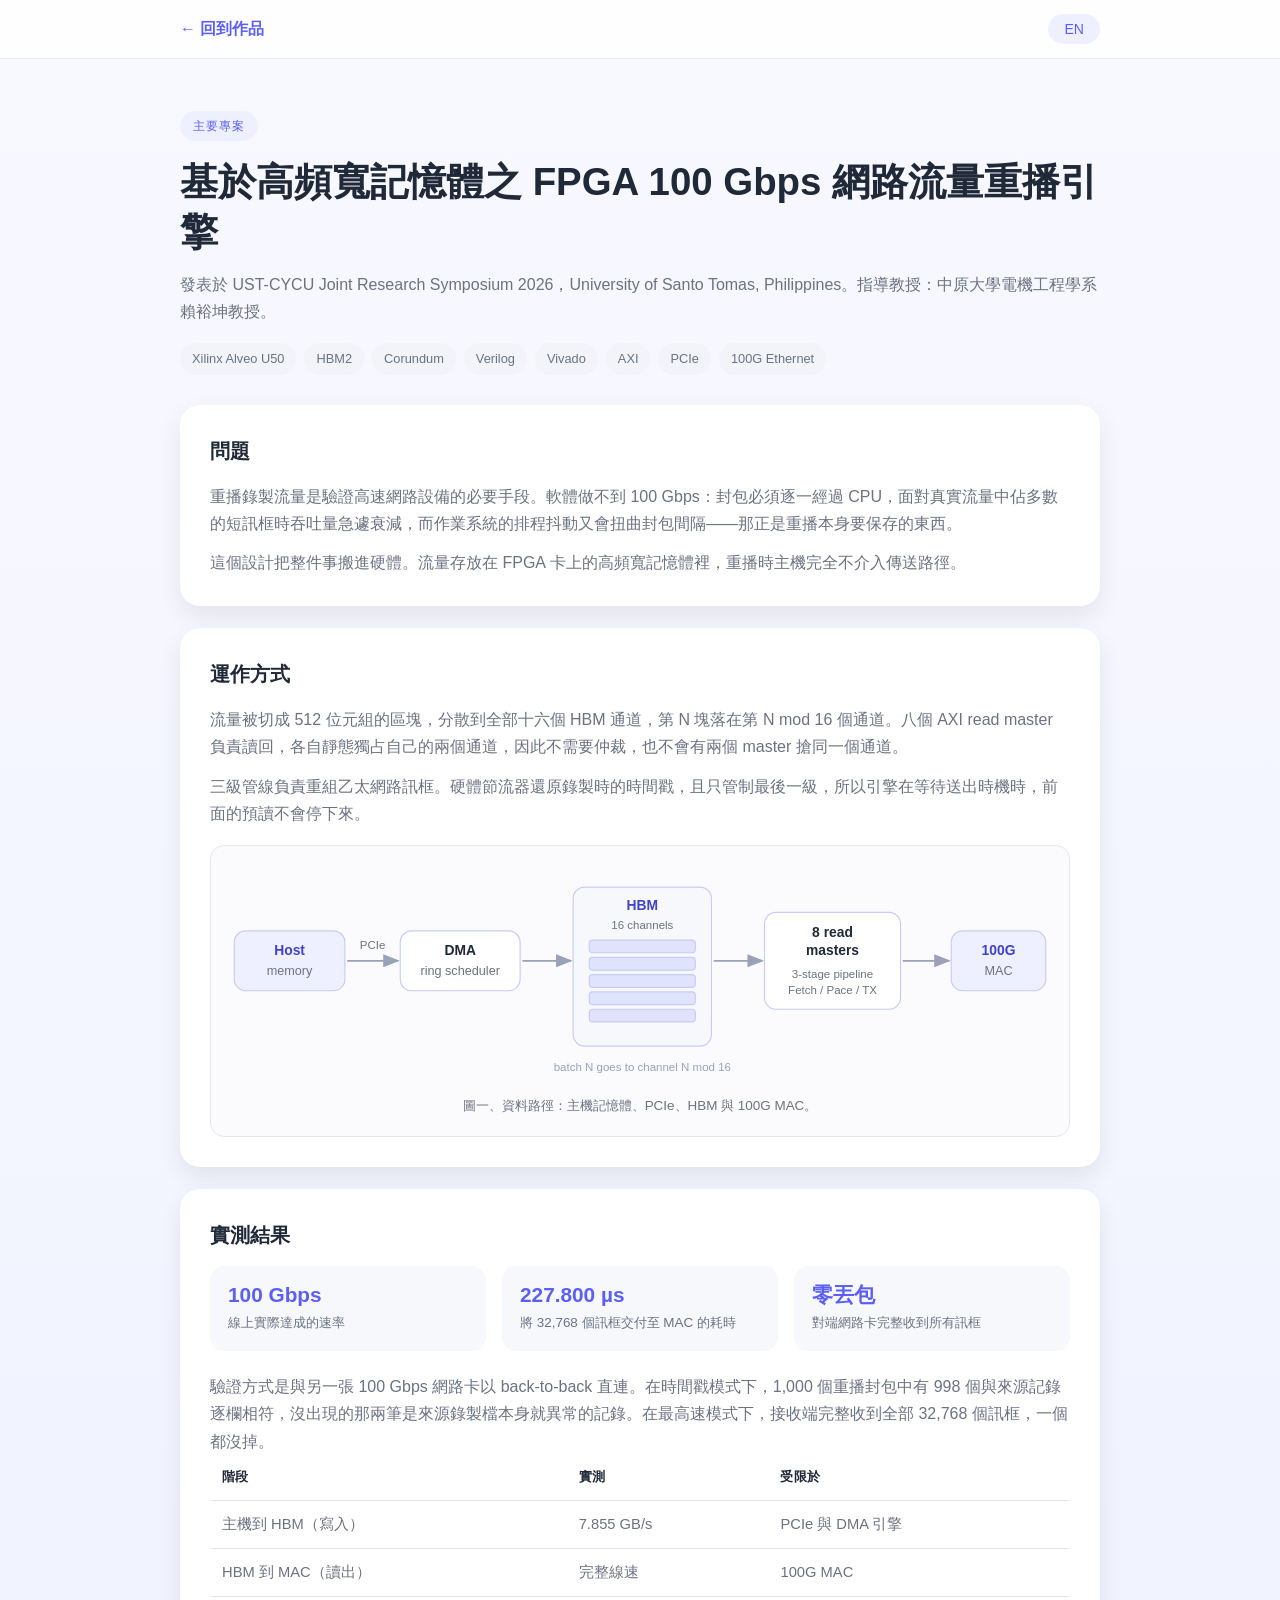
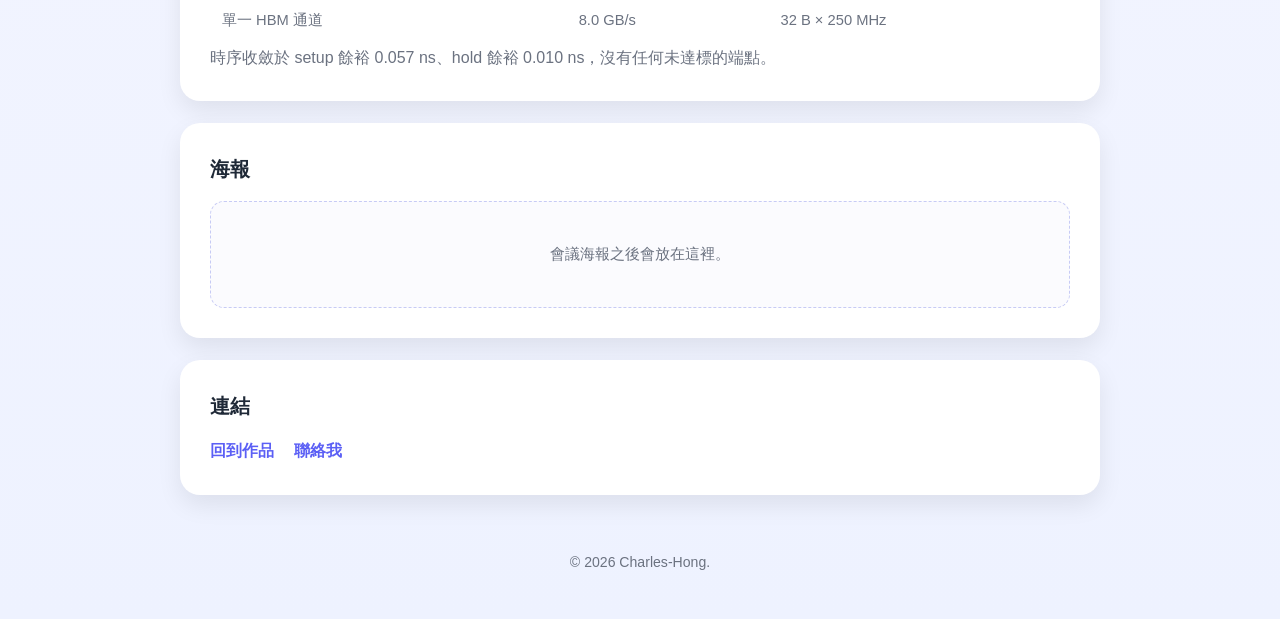
==== projects/hbm-replay.html @ 651d1b2e "Move project detail onto its own page The front page now carries four link cards; the HBM engine's a" ====
<!DOCTYPE html>
<html lang="zh-TW">
<head>
  <meta charset="UTF-8" />
  <meta name="viewport" content="width=device-width, initial-scale=1.0" />
  <title>HBM 100 Gbps Traffic Replay Engine | Charles-Hong</title>
  <style>
    :root {
      --bg: #f7f8fc;
      --card: #ffffff;
      --primary: #5b5ff5;
      --primary-dark: #4347d9;
      --text: #1f2937;
      --subtext: #6b7280;
      --border: #e5e7eb;
      --shadow: 0 10px 25px rgba(0, 0, 0, 0.08);
      --radius: 20px;
    }

    * { box-sizing: border-box; margin: 0; padding: 0; }
    html { scroll-behavior: smooth; }

    body {
      font-family: Arial, "Noto Sans TC", sans-serif;
      background: linear-gradient(180deg, #f8f8ff 0%, #eef2ff 100%);
      color: var(--text);
      line-height: 1.7;
    }

    a { text-decoration: none; color: inherit; }
    img { max-width: 100%; display: block; }

    .container { width: min(920px, 92%); margin: 0 auto; }

    .navbar {
      position: sticky;
      top: 0;
      z-index: 100;
      backdrop-filter: blur(12px);
      background: rgba(255, 255, 255, 0.82);
      border-bottom: 1px solid rgba(229, 231, 235, 0.8);
    }

    .nav-inner {
      display: flex;
      align-items: center;
      justify-content: space-between;
      gap: 16px;
      padding: 14px 0;
    }

    .back-link {
      font-weight: 600;
      color: var(--primary);
    }

    .back-link:hover { color: var(--primary-dark); }

    .lang-toggle {
      font-family: inherit;
      font-size: 0.88rem;
      color: var(--primary);
      background: #eef0ff;
      border: none;
      border-radius: 999px;
      padding: 7px 16px;
      cursor: pointer;
      transition: background 0.2s;
    }

    .lang-toggle:hover { background: #e0e4ff; }

    header.page-head { padding: 52px 0 30px; }

    .head-tag {
      display: inline-block;
      font-size: 0.74rem;
      letter-spacing: 0.08em;
      text-transform: uppercase;
      color: var(--primary);
      background: #eef0ff;
      border-radius: 999px;
      padding: 5px 13px;
      margin-bottom: 16px;
    }

    header.page-head h1 {
      font-size: clamp(1.7rem, 4vw, 2.4rem);
      line-height: 1.3;
      margin-bottom: 14px;
    }

    .head-meta { color: var(--subtext); }

    .tool-row {
      display: flex;
      flex-wrap: wrap;
      gap: 8px;
      margin-top: 18px;
    }

    .tool-chip {
      font-size: 0.8rem;
      color: var(--subtext);
      background: #f2f4f9;
      border-radius: 999px;
      padding: 5px 12px;
    }

    section.block {
      background: var(--card);
      border-radius: var(--radius);
      box-shadow: var(--shadow);
      padding: 30px;
      margin-bottom: 22px;
    }

    section.block h2 {
      font-size: 1.24rem;
      margin-bottom: 14px;
    }

    section.block p { color: var(--subtext); }
    section.block p + p { margin-top: 12px; }

    .figure {
      background: #fbfbfe;
      border: 1px solid var(--border);
      border-radius: 14px;
      padding: 18px 14px;
      margin-top: 18px;
      overflow-x: auto;
    }

    .figure svg { display: block; margin: 0 auto; min-width: 560px; }

    .figure figcaption {
      text-align: center;
      font-size: 0.84rem;
      color: var(--subtext);
      margin-top: 12px;
    }

    .metrics {
      display: grid;
      grid-template-columns: repeat(3, 1fr);
      gap: 16px;
      margin-bottom: 22px;
    }

    .metric {
      background: #f7f8fc;
      border-radius: 14px;
      padding: 16px 18px;
    }

    .metric-value {
      font-size: 1.3rem;
      font-weight: 700;
      color: var(--primary);
      line-height: 1.25;
    }

    .metric-label {
      font-size: 0.84rem;
      color: var(--subtext);
      margin-top: 4px;
    }

    table {
      width: 100%;
      border-collapse: collapse;
      font-size: 0.92rem;
    }

    th, td {
      text-align: left;
      padding: 11px 12px;
      border-bottom: 1px solid var(--border);
    }

    th { color: var(--text); font-size: 0.84rem; letter-spacing: 0.02em; }
    td { color: var(--subtext); }
    tbody tr:last-child td { border-bottom: none; }

    .table-wrap { overflow-x: auto; }

    .poster-slot {
      border: 1px dashed #c7cbf5;
      border-radius: 14px;
      background: #fbfbfe;
      padding: 40px 24px;
      text-align: center;
      color: var(--subtext);
      font-size: 0.92rem;
    }

    .links-row {
      display: flex;
      flex-wrap: wrap;
      gap: 20px;
    }

    .links-row a { color: var(--primary); font-weight: 600; }
    .links-row a:hover { color: var(--primary-dark); }

    footer {
      text-align: center;
      color: var(--subtext);
      font-size: 0.88rem;
      padding: 34px 0 44px;
    }

    @media (max-width: 760px) {
      .metrics { grid-template-columns: 1fr; }
      section.block { padding: 22px; }
      header.page-head { padding: 34px 0 22px; }
    }
  </style>
</head>
<body>

  <nav class="navbar">
    <div class="container nav-inner">
      <a class="back-link" href="../index.html#projects" data-i18n="nav_back">&larr; Back to projects</a>
      <button id="langToggle" class="lang-toggle">中文</button>
    </div>
  </nav>

  <div class="container">

    <header class="page-head">
      <span class="head-tag" data-i18n="head_tag">Main Project</span>
      <h1 data-i18n="head_title">An HBM-Based 100 Gbps Traffic Replay Engine on FPGA</h1>
      <p class="head-meta" data-i18n="head_meta">Presented at the UST-CYCU Joint Research Symposium 2026, University of Santo Tomas, Philippines. Advised by Prof. Yu-Kuen Lai, Department of Electrical Engineering, Chung Yuan Christian University.</p>
      <div class="tool-row">
        <span class="tool-chip">Xilinx Alveo U50</span>
        <span class="tool-chip">HBM2</span>
        <span class="tool-chip">Corundum</span>
        <span class="tool-chip">Verilog</span>
        <span class="tool-chip">Vivado</span>
        <span class="tool-chip">AXI</span>
        <span class="tool-chip">PCIe</span>
        <span class="tool-chip">100G Ethernet</span>
      </div>
    </header>

    <section class="block">
      <h2 data-i18n="s1_title">The problem</h2>
      <p data-i18n="s1_p1">Replaying recorded traffic is how high-speed network equipment gets tested. Software cannot do it at 100 Gbps: packets are handled one at a time on the CPU, so throughput collapses for the short frames that make up most real traffic, and scheduling jitter distorts the very packet spacing the replay is supposed to preserve.</p>
      <p data-i18n="s1_p2">This design moves the whole job into hardware. The trace lives in High Bandwidth Memory on the FPGA card and is replayed without the host touching the transmit path at all.</p>
    </section>

    <section class="block">
      <h2 data-i18n="s2_title">How it works</h2>
      <p data-i18n="s2_p1">The trace is split into 512-byte batches and spread across all sixteen HBM channels, with batch N landing in channel N mod 16. Eight AXI read masters pull it back, each statically owning its own pair of channels, so no arbitration is needed and no two masters ever contend.</p>
      <p data-i18n="s2_p2">A three-stage pipeline reassembles the Ethernet frames. A hardware throttle reproduces the recorded timestamps and gates only the final stage, so prefetching never stalls while the engine waits for the right moment to transmit.</p>

      <figure class="figure">
        <svg xmlns="http://www.w3.org/2000/svg" viewBox="0 0 720 190" width="100%" role="img" aria-labelledby="dpTitle">
          <title id="dpTitle">Datapath: host memory to PCIe to HBM to the 100G MAC</title>
          <defs>
            <marker id="ar" markerWidth="9" markerHeight="7" refX="8" refY="3.5" orient="auto">
              <polygon points="0 0, 9 3.5, 0 7" fill="#9aa2b8" />
            </marker>
          </defs>
          <g font-family="Arial, sans-serif" font-size="12" text-anchor="middle">

            <rect x="8" y="58" width="96" height="52" rx="10" fill="#eef0ff" stroke="#c7cbf5"/>
            <text x="56" y="79" fill="#3f43c4" font-weight="700">Host</text>
            <text x="56" y="96" fill="#6b7280" font-size="11">memory</text>

            <line x1="106" y1="84" x2="150" y2="84" stroke="#9aa2b8" stroke-width="1.6" marker-end="url(#ar)"/>
            <text x="128" y="74" fill="#6b7280" font-size="10">PCIe</text>

            <rect x="152" y="58" width="104" height="52" rx="10" fill="#ffffff" stroke="#c7cbf5"/>
            <text x="204" y="79" fill="#1f2937" font-weight="700">DMA</text>
            <text x="204" y="96" fill="#6b7280" font-size="11">ring scheduler</text>

            <line x1="258" y1="84" x2="300" y2="84" stroke="#9aa2b8" stroke-width="1.6" marker-end="url(#ar)"/>

            <rect x="302" y="20" width="120" height="138" rx="10" fill="#f7f8fc" stroke="#c7cbf5"/>
            <text x="362" y="40" fill="#3f43c4" font-weight="700">HBM</text>
            <text x="362" y="56" fill="#6b7280" font-size="10">16 channels</text>
            <g fill="#dfe3fb" stroke="#c7cbf5">
              <rect x="316" y="66" width="92" height="11" rx="3"/>
              <rect x="316" y="81" width="92" height="11" rx="3"/>
              <rect x="316" y="96" width="92" height="11" rx="3"/>
              <rect x="316" y="111" width="92" height="11" rx="3"/>
              <rect x="316" y="126" width="92" height="11" rx="3"/>
            </g>
            <text x="362" y="180" fill="#9aa2b8" font-size="10">batch N goes to channel N mod 16</text>

            <line x1="424" y1="84" x2="466" y2="84" stroke="#9aa2b8" stroke-width="1.6" marker-end="url(#ar)"/>

            <rect x="468" y="42" width="118" height="84" rx="10" fill="#ffffff" stroke="#c7cbf5"/>
            <text x="527" y="63" fill="#1f2937" font-weight="700">8 read</text>
            <text x="527" y="79" fill="#1f2937" font-weight="700">masters</text>
            <text x="527" y="99" fill="#6b7280" font-size="10">3-stage pipeline</text>
            <text x="527" y="113" fill="#6b7280" font-size="10">Fetch / Pace / TX</text>

            <line x1="588" y1="84" x2="628" y2="84" stroke="#9aa2b8" stroke-width="1.6" marker-end="url(#ar)"/>

            <rect x="630" y="58" width="82" height="52" rx="10" fill="#eef0ff" stroke="#c7cbf5"/>
            <text x="671" y="79" fill="#3f43c4" font-weight="700">100G</text>
            <text x="671" y="96" fill="#6b7280" font-size="11">MAC</text>
          </g>
        </svg>
        <figcaption data-i18n="fig1_caption">Fig. 1. Datapath: host memory, PCIe, HBM and the 100G MAC.</figcaption>
      </figure>
    </section>

    <section class="block">
      <h2 data-i18n="s3_title">Results</h2>

      <div class="metrics">
        <div class="metric">
          <div class="metric-value">100 Gbps</div>
          <div class="metric-label" data-i18n="m1_label">Line rate reached on the wire</div>
        </div>
        <div class="metric">
          <div class="metric-value">227.800 &micro;s</div>
          <div class="metric-label" data-i18n="m2_label">To deliver 32,768 frames into the MAC</div>
        </div>
        <div class="metric">
          <div class="metric-value" data-i18n="m3_value">Zero loss</div>
          <div class="metric-label" data-i18n="m3_label">All frames received by the peer NIC</div>
        </div>
      </div>

      <p data-i18n="s3_p1">Verification used a second 100 Gbps NIC on a back-to-back link. In timestamp mode, 998 of 1,000 replayed packets matched the source records field by field; the two that did not appear are malformed entries in the source trace itself. In max-rate mode the receiver counted all 32,768 frames with nothing dropped.</p>

      <div class="table-wrap">
        <table>
          <thead>
            <tr>
              <th data-i18n="t_h1">Stage</th>
              <th data-i18n="t_h2">Measured</th>
              <th data-i18n="t_h3">Limited by</th>
            </tr>
          </thead>
          <tbody>
            <tr>
              <td data-i18n="t_r1c1">Host to HBM (write)</td>
              <td>7.855 GB/s</td>
              <td data-i18n="t_r1c3">PCIe and the DMA engine</td>
            </tr>
            <tr>
              <td data-i18n="t_r2c1">HBM to MAC (read)</td>
              <td data-i18n="t_r2c2">Full line rate</td>
              <td data-i18n="t_r2c3">The 100G MAC</td>
            </tr>
            <tr>
              <td data-i18n="t_r3c1">A single HBM channel</td>
              <td>8.0 GB/s</td>
              <td>32 B &times; 250 MHz</td>
            </tr>
          </tbody>
        </table>
      </div>

      <p data-i18n="s3_p2">Timing closes with 0.057 ns of setup slack and 0.010 ns of hold slack, with no failing endpoints.</p>
    </section>

    <section class="block">
      <h2 data-i18n="s4_title">Poster</h2>
      <div class="poster-slot" data-i18n="poster_placeholder">The conference poster will be added here.</div>
    </section>

    <section class="block">
      <h2 data-i18n="s5_title">Links</h2>
      <div class="links-row">
        <a href="../index.html#projects" data-i18n="link_back">Back to projects</a>
        <a href="../index.html#contact" data-i18n="link_contact">Contact me</a>
      </div>
    </section>

  </div>

  <footer>
    <div class="container">&copy; 2026 Charles-Hong.</div>
  </footer>

  <script>
    const translations = {
      zh: {
        page_title: 'HBM 100 Gbps 流量重播引擎 | Charles-Hong',
        lang_button: 'EN',
        nav_back: '← 回到作品',

        head_tag: '主要專案',
        head_title: '基於高頻寬記憶體之 FPGA 100 Gbps 網路流量重播引擎',
        head_meta: '發表於 UST-CYCU Joint Research Symposium 2026，University of Santo Tomas, Philippines。指導教授：中原大學電機工程學系 賴裕坤教授。',

        s1_title: '問題',
        s1_p1: '重播錄製流量是驗證高速網路設備的必要手段。軟體做不到 100 Gbps：封包必須逐一經過 CPU，面對真實流量中佔多數的短訊框時吞吐量急遽衰減，而作業系統的排程抖動又會扭曲封包間隔——那正是重播本身要保存的東西。',
        s1_p2: '這個設計把整件事搬進硬體。流量存放在 FPGA 卡上的高頻寬記憶體裡，重播時主機完全不介入傳送路徑。',

        s2_title: '運作方式',
        s2_p1: '流量被切成 512 位元組的區塊，分散到全部十六個 HBM 通道，第 N 塊落在第 N mod 16 個通道。八個 AXI read master 負責讀回，各自靜態獨占自己的兩個通道，因此不需要仲裁，也不會有兩個 master 搶同一個通道。',
        s2_p2: '三級管線負責重組乙太網路訊框。硬體節流器還原錄製時的時間戳，且只管制最後一級，所以引擎在等待送出時機時，前面的預讀不會停下來。',
        fig1_caption: '圖一、資料路徑：主機記憶體、PCIe、HBM 與 100G MAC。',

        s3_title: '實測結果',
        m1_label: '線上實際達成的速率',
        m2_label: '將 32,768 個訊框交付至 MAC 的耗時',
        m3_value: '零丟包',
        m3_label: '對端網路卡完整收到所有訊框',
        s3_p1: '驗證方式是與另一張 100 Gbps 網路卡以 back-to-back 直連。在時間戳模式下，1,000 個重播封包中有 998 個與來源記錄逐欄相符，沒出現的那兩筆是來源錄製檔本身就異常的記錄。在最高速模式下，接收端完整收到全部 32,768 個訊框，一個都沒掉。',
        t_h1: '階段',
        t_h2: '實測',
        t_h3: '受限於',
        t_r1c1: '主機到 HBM（寫入）',
        t_r1c3: 'PCIe 與 DMA 引擎',
        t_r2c1: 'HBM 到 MAC（讀出）',
        t_r2c2: '完整線速',
        t_r2c3: '100G MAC',
        t_r3c1: '單一 HBM 通道',
        s3_p2: '時序收斂於 setup 餘裕 0.057 ns、hold 餘裕 0.010 ns，沒有任何未達標的端點。',

        s4_title: '海報',
        poster_placeholder: '會議海報之後會放在這裡。',

        s5_title: '連結',
        link_back: '回到作品',
        link_contact: '聯絡我'
      },
      en: {
        page_title: 'HBM 100 Gbps Traffic Replay Engine | Charles-Hong',
        lang_button: '中文',
        nav_back: '← Back to projects',

        head_tag: 'Main Project',
        head_title: 'An HBM-Based 100 Gbps Traffic Replay Engine on FPGA',
        head_meta: 'Presented at the UST-CYCU Joint Research Symposium 2026, University of Santo Tomas, Philippines. Advised by Prof. Yu-Kuen Lai, Department of Electrical Engineering, Chung Yuan Christian University.',

        s1_title: 'The problem',
        s1_p1: 'Replaying recorded traffic is how high-speed network equipment gets tested. Software cannot do it at 100 Gbps: packets are handled one at a time on the CPU, so throughput collapses for the short frames that make up most real traffic, and scheduling jitter distorts the very packet spacing the replay is supposed to preserve.',
        s1_p2: 'This design moves the whole job into hardware. The trace lives in High Bandwidth Memory on the FPGA card and is replayed without the host touching the transmit path at all.',

        s2_title: 'How it works',
        s2_p1: 'The trace is split into 512-byte batches and spread across all sixteen HBM channels, with batch N landing in channel N mod 16. Eight AXI read masters pull it back, each statically owning its own pair of channels, so no arbitration is needed and no two masters ever contend.',
        s2_p2: 'A three-stage pipeline reassembles the Ethernet frames. A hardware throttle reproduces the recorded timestamps and gates only the final stage, so prefetching never stalls while the engine waits for the right moment to transmit.',
        fig1_caption: 'Fig. 1. Datapath: host memory, PCIe, HBM and the 100G MAC.',

        s3_title: 'Results',
        m1_label: 'Line rate reached on the wire',
        m2_label: 'To deliver 32,768 frames into the MAC',
        m3_value: 'Zero loss',
        m3_label: 'All frames received by the peer NIC',
        s3_p1: 'Verification used a second 100 Gbps NIC on a back-to-back link. In timestamp mode, 998 of 1,000 replayed packets matched the source records field by field; the two that did not appear are malformed entries in the source trace itself. In max-rate mode the receiver counted all 32,768 frames with nothing dropped.',
        t_h1: 'Stage',
        t_h2: 'Measured',
        t_h3: 'Limited by',
        t_r1c1: 'Host to HBM (write)',
        t_r1c3: 'PCIe and the DMA engine',
        t_r2c1: 'HBM to MAC (read)',
        t_r2c2: 'Full line rate',
        t_r2c3: 'The 100G MAC',
        t_r3c1: 'A single HBM channel',
        s3_p2: 'Timing closes with 0.057 ns of setup slack and 0.010 ns of hold slack, with no failing endpoints.',

        s4_title: 'Poster',
        poster_placeholder: 'The conference poster will be added here.',

        s5_title: 'Links',
        link_back: 'Back to projects',
        link_contact: 'Contact me'
      }
    };

    const langToggle = document.getElementById('langToggle');
    let currentLang = localStorage.getItem('language') || 'zh';

    function applyLanguage(lang) {
      currentLang = lang;
      const dict = translations[lang];

      document.documentElement.lang = lang === 'zh' ? 'zh-TW' : 'en';
      document.title = dict.page_title;
      langToggle.textContent = dict.lang_button;

      document.querySelectorAll('[data-i18n]').forEach((element) => {
        const key = element.dataset.i18n;
        if (dict[key] !== undefined) {
          element.textContent = dict[key];
        }
      });

      localStorage.setItem('language', lang);
    }

    langToggle.addEventListener('click', () => {
      applyLanguage(currentLang === 'zh' ? 'en' : 'zh');
    });

    applyLanguage(currentLang);
  </script>
</body>
</html>
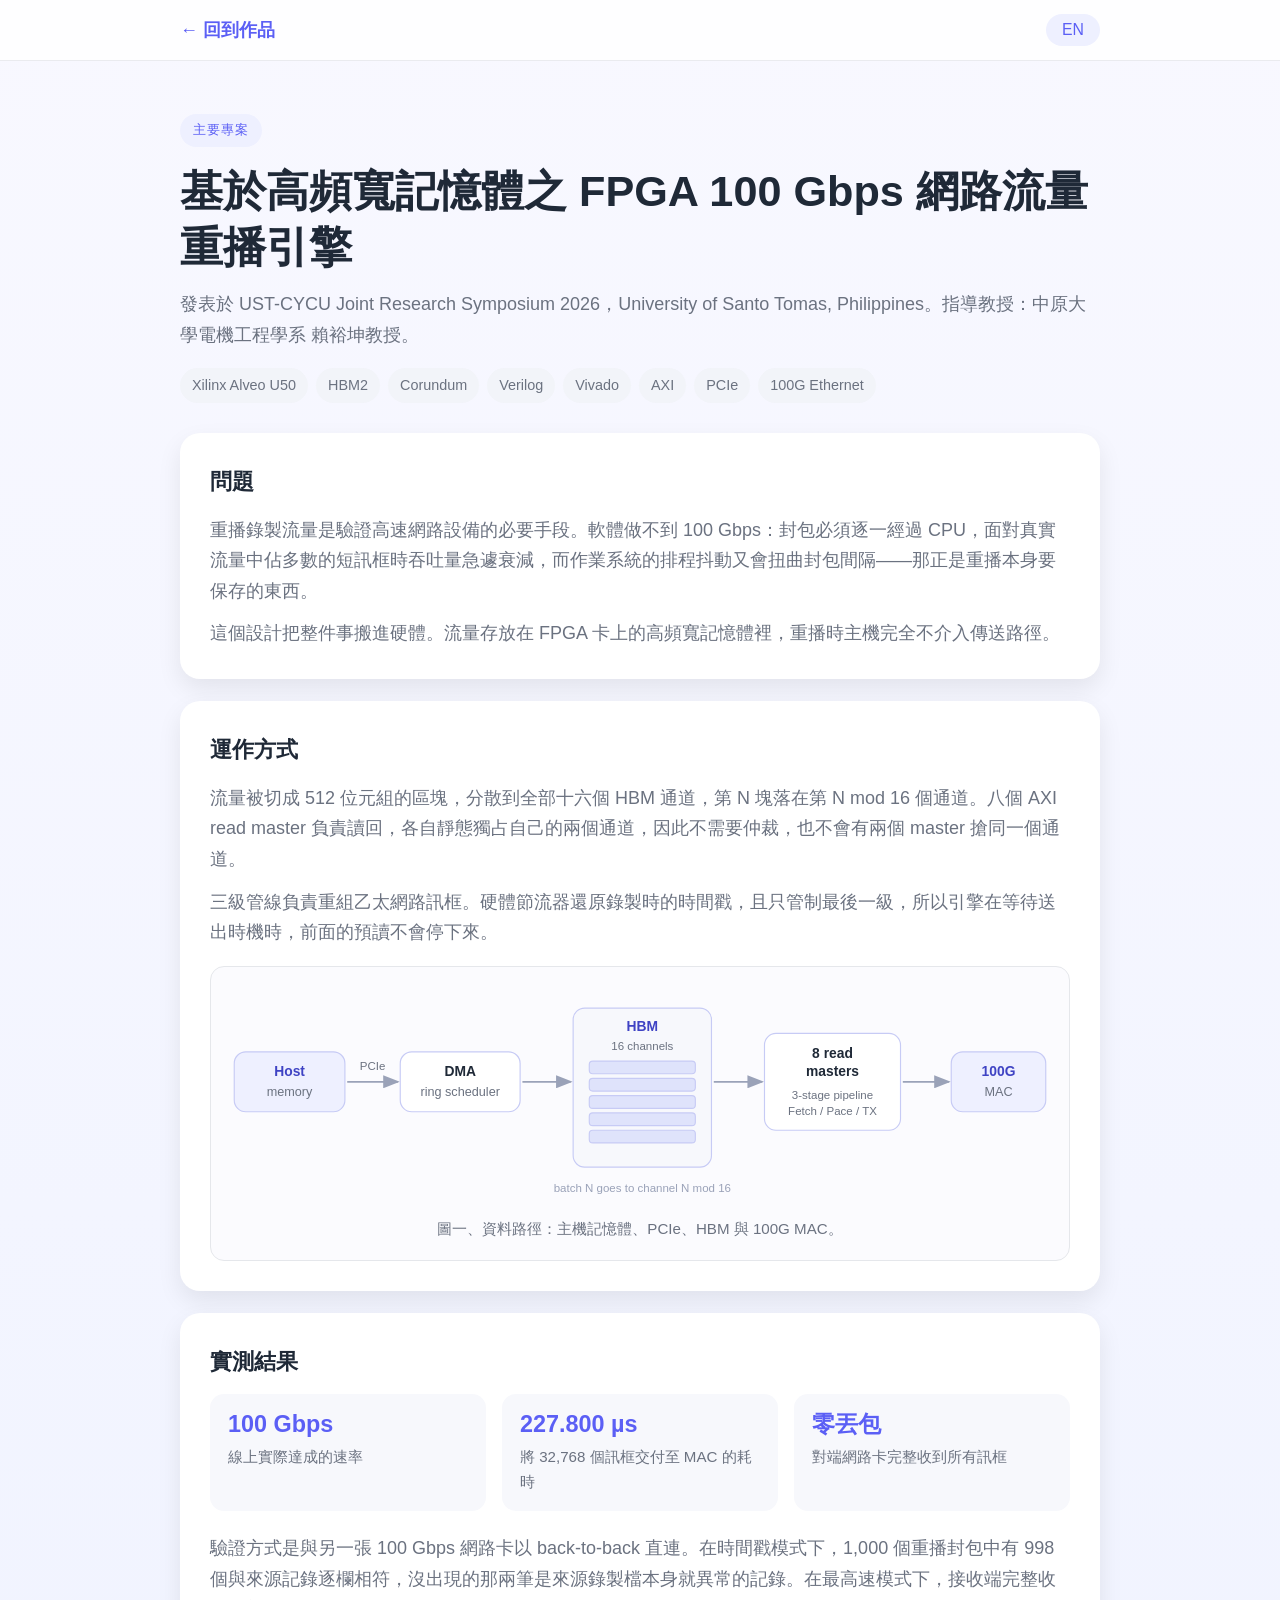
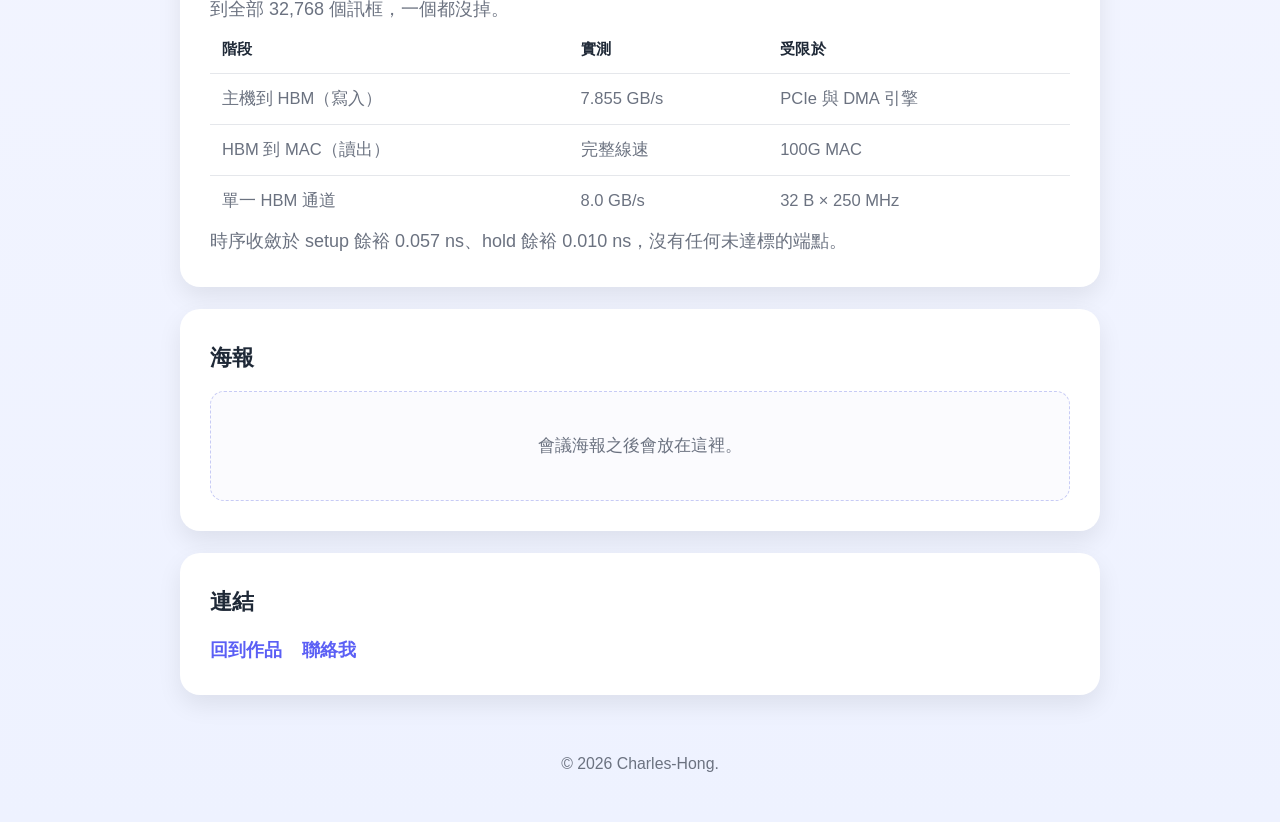
==== commit 2ad9fa68: "Scale the type up by 12.5% Both pages size everything in rem, so the root carries them: html goes to" ====
--- a/projects/hbm-replay.html
+++ b/projects/hbm-replay.html
@@ -18,7 +18,7 @@
     }
 
     * { box-sizing: border-box; margin: 0; padding: 0; }
-    html { scroll-behavior: smooth; }
+    html { font-size: 18px; scroll-behavior: smooth; }
 
     body {
       font-family: Arial, "Noto Sans TC", sans-serif;
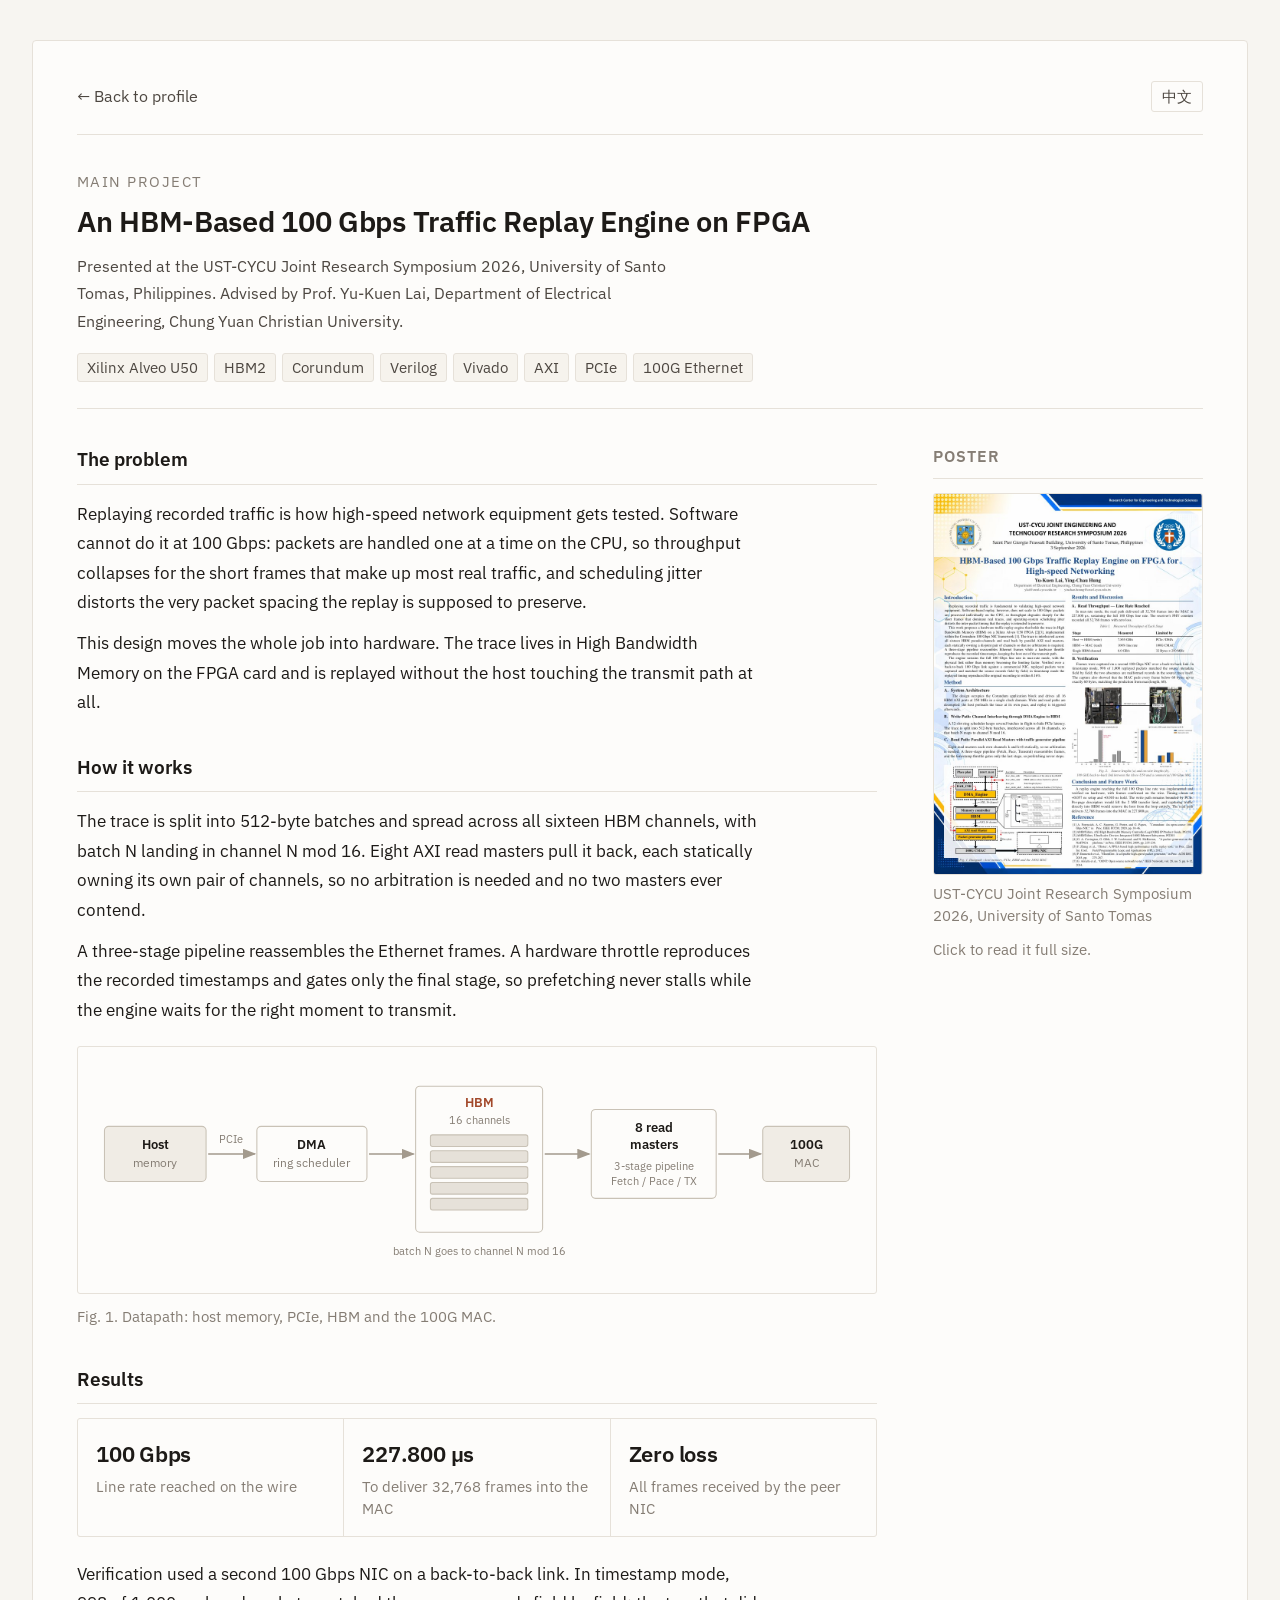
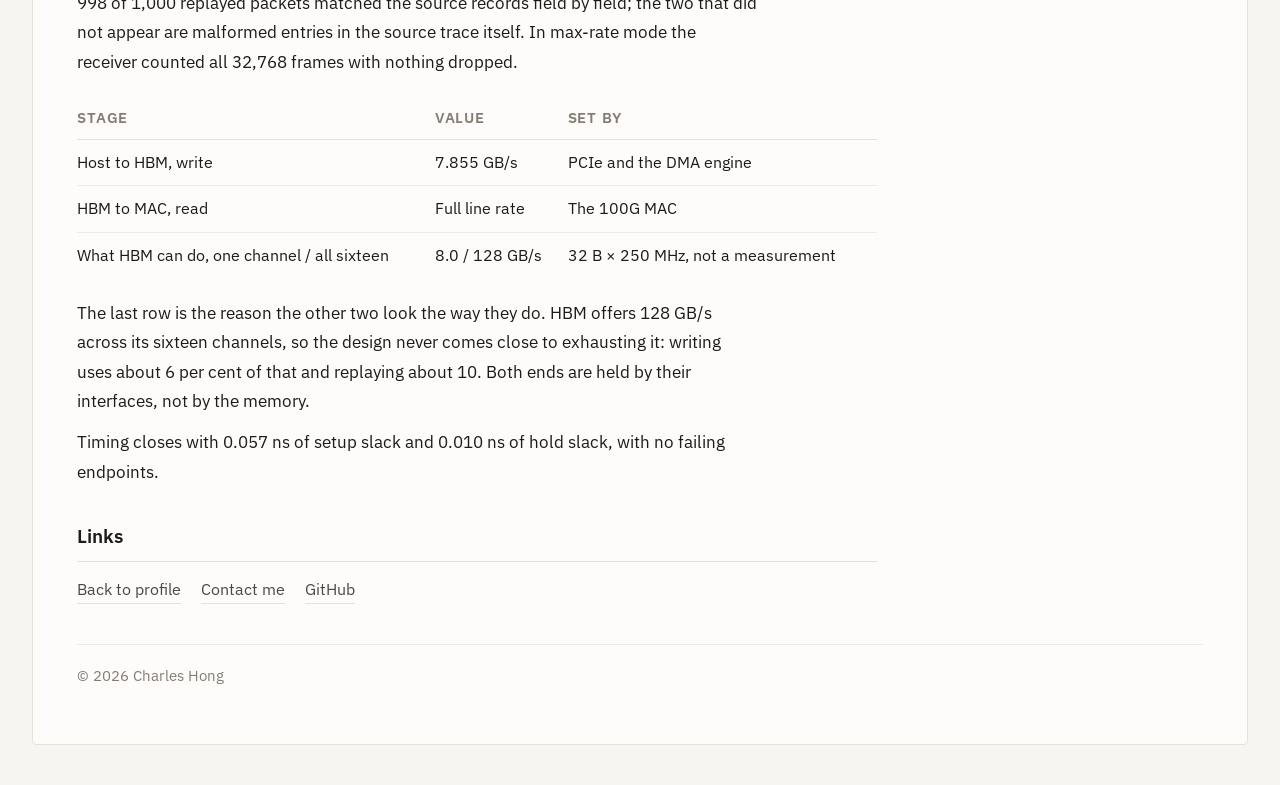
==== commit ee75ee3b: "Rebuild the project page on the site's own palette It was a separate design: indigo accents, drop sh" ====
--- a/projects/hbm-replay.html
+++ b/projects/hbm-replay.html
@@ -1,236 +1,237 @@
 <!DOCTYPE html>
-<html lang="zh-TW">
+<html lang="en">
 <head>
   <meta charset="UTF-8" />
   <meta name="viewport" content="width=device-width, initial-scale=1.0" />
-  <title>HBM 100 Gbps Traffic Replay Engine | Charles-Hong</title>
+  <title>HBM 100 Gbps Traffic Replay Engine | Charles Hong</title>
+  <link rel="preconnect" href="https://fonts.googleapis.com" />
+  <link rel="preconnect" href="https://fonts.gstatic.com" crossorigin />
+  <link href="https://fonts.googleapis.com/css2?family=IBM+Plex+Sans:wght@400;500;600;700&display=swap" rel="stylesheet" />
   <style>
+    /* Same tokens and scale as the home page, so the two read as one site. */
     :root {
-      --bg: #f7f8fc;
-      --card: #ffffff;
-      --primary: #5b5ff5;
-      --primary-dark: #4347d9;
-      --text: #1f2937;
-      --subtext: #6b7280;
-      --border: #e5e7eb;
-      --shadow: 0 10px 25px rgba(0, 0, 0, 0.08);
-      --radius: 20px;
+      --bg:      #f7f5f1;
+      --paper:   #fdfcfa;
+      --ink:     #1d1a17;
+      --ink-2:   #4d4741;
+      --ink-3:   #857d74;
+      --rule:    #e6e1d9;
+      --rule-2:  #f0ece5;
+      --accent:  #a2482a;
+      --hover:   #f6f3ed;
+
+      --t-name: 1.32rem;
+      --t-h2:   1.06rem;
+      --t-h3:   1rem;
+      --t-body: .95rem;
+      --t-sm:   .88rem;
+      --t-xs:   .81rem;
     }
 
     * { box-sizing: border-box; margin: 0; padding: 0; }
     html { font-size: 18px; scroll-behavior: smooth; }
 
     body {
-      font-family: Arial, "Noto Sans TC", sans-serif;
-      background: linear-gradient(180deg, #f8f8ff 0%, #eef2ff 100%);
-      color: var(--text);
-      line-height: 1.7;
-    }
-
-    a { text-decoration: none; color: inherit; }
+      background: var(--bg);
+      color: var(--ink);
+      font-family: "IBM Plex Sans", -apple-system, BlinkMacSystemFont, "Segoe UI",
+                   "PingFang TC", "Noto Sans TC", sans-serif;
+      font-size: var(--t-body);
+      line-height: 1.72;
+      -webkit-font-smoothing: antialiased;
+    }
+
+    a { color: inherit; text-decoration: none; }
     img { max-width: 100%; display: block; }
 
-    .container { width: min(920px, 92%); margin: 0 auto; }
-
-    .navbar {
-      position: sticky;
-      top: 0;
-      z-index: 100;
-      backdrop-filter: blur(12px);
-      background: rgba(255, 255, 255, 0.82);
-      border-bottom: 1px solid rgba(229, 231, 235, 0.8);
-    }
-
-    .nav-inner {
+    /* ---------- sheet ---------- */
+    .sheet {
+      width: min(1240px, calc(100% - 64px));
+      margin: 40px auto;
+      background: var(--paper);
+      border: 1px solid var(--rule);
+      border-radius: 4px;
+      padding: 40px 44px 56px;
+    }
+
+    .topbar {
       display: flex;
       align-items: center;
       justify-content: space-between;
       gap: 16px;
-      padding: 14px 0;
-    }
-
-    .back-link {
+      padding-bottom: 22px;
+      border-bottom: 1px solid var(--rule);
+    }
+    .topbar a { font-size: var(--t-sm); color: var(--ink-2); }
+    .topbar a:hover { color: var(--accent); }
+
+    .lang-toggle {
+      font: inherit;
+      font-size: var(--t-xs);
+      color: var(--ink-2);
+      background: none;
+      border: 1px solid var(--rule);
+      border-radius: 3px;
+      padding: 2px 10px;
+      cursor: pointer;
+    }
+    .lang-toggle:hover { color: var(--accent); border-color: var(--accent); }
+
+    /* ---------- header ---------- */
+    .page-head { padding: 34px 0 26px; border-bottom: 1px solid var(--rule); }
+    .head-tag {
+      display: block;
+      font-size: var(--t-xs);
+      letter-spacing: .1em;
+      text-transform: uppercase;
+      color: var(--ink-3);
+      margin-bottom: 8px;
+    }
+    h1 { font-size: 1.62rem; line-height: 1.34; font-weight: 600; letter-spacing: -.01em; }
+    .head-meta {
+      margin-top: 12px;
+      max-width: 62ch;
+      color: var(--ink-2);
+      font-size: var(--t-sm);
+    }
+    .tool-row { display: flex; flex-wrap: wrap; gap: 6px; margin-top: 18px; }
+    .tool-chip {
+      font-size: var(--t-xs);
+      color: var(--ink-2);
+      background: var(--hover);
+      border: 1px solid var(--rule);
+      border-radius: 3px;
+      padding: 1px 9px;
+    }
+
+    /* ---------- body: text column with the poster alongside ---------- */
+    .cols {
+      display: grid;
+      grid-template-columns: minmax(0, 1fr) 15rem;
+      gap: 56px;
+      align-items: start;
+      padding-top: 34px;
+    }
+
+    .block + .block { margin-top: 34px; }
+    h2 {
+      font-size: var(--t-h2);
       font-weight: 600;
-      color: var(--primary);
-    }
-
-    .back-link:hover { color: var(--primary-dark); }
-
-    .lang-toggle {
-      font-family: inherit;
-      font-size: 0.88rem;
-      color: var(--primary);
-      background: #eef0ff;
-      border: none;
-      border-radius: 999px;
-      padding: 7px 16px;
-      cursor: pointer;
-      transition: background 0.2s;
-    }
-
-    .lang-toggle:hover { background: #e0e4ff; }
-
-    header.page-head { padding: 52px 0 30px; }
-
-    .head-tag {
-      display: inline-block;
-      font-size: 0.74rem;
-      letter-spacing: 0.08em;
-      text-transform: uppercase;
-      color: var(--primary);
-      background: #eef0ff;
-      border-radius: 999px;
-      padding: 5px 13px;
-      margin-bottom: 16px;
-    }
-
-    header.page-head h1 {
-      font-size: clamp(1.7rem, 4vw, 2.4rem);
-      line-height: 1.3;
+      padding-bottom: 8px;
       margin-bottom: 14px;
-    }
-
-    .head-meta { color: var(--subtext); }
-
-    .tool-row {
-      display: flex;
-      flex-wrap: wrap;
-      gap: 8px;
-      margin-top: 18px;
-    }
-
-    .tool-chip {
-      font-size: 0.8rem;
-      color: var(--subtext);
-      background: #f2f4f9;
-      border-radius: 999px;
-      padding: 5px 12px;
-    }
-
-    section.block {
-      background: var(--card);
-      border-radius: var(--radius);
-      box-shadow: var(--shadow);
-      padding: 30px;
-      margin-bottom: 22px;
-    }
-
-    section.block h2 {
-      font-size: 1.24rem;
-      margin-bottom: 14px;
-    }
-
-    section.block p { color: var(--subtext); }
-    section.block p + p { margin-top: 12px; }
-
-    .figure {
-      background: #fbfbfe;
-      border: 1px solid var(--border);
-      border-radius: 14px;
-      padding: 18px 14px;
-      margin-top: 18px;
-      overflow-x: auto;
-    }
-
-    .figure svg { display: block; margin: 0 auto; min-width: 560px; }
-
-    .figure figcaption {
-      text-align: center;
-      font-size: 0.84rem;
-      color: var(--subtext);
-      margin-top: 12px;
-    }
-
+      border-bottom: 1px solid var(--rule);
+    }
+    .block p { max-width: 68ch; }
+    .block p + p { margin-top: 12px; }
+
+    figure { margin: 22px 0 0; }
+    .figure-box {
+      border: 1px solid var(--rule);
+      border-radius: 3px;
+      background: var(--paper);
+      padding: 18px;
+    }
+    figcaption { margin-top: 10px; font-size: var(--t-xs); color: var(--ink-3); }
+
+    /* ---------- results ---------- */
     .metrics {
       display: grid;
-      grid-template-columns: repeat(3, 1fr);
-      gap: 16px;
+      grid-template-columns: repeat(auto-fit, minmax(160px, 1fr));
+      gap: 1px;
+      background: var(--rule);
+      border: 1px solid var(--rule);
+      border-radius: 3px;
+      overflow: hidden;
       margin-bottom: 22px;
     }
-
-    .metric {
-      background: #f7f8fc;
-      border-radius: 14px;
-      padding: 16px 18px;
-    }
-
-    .metric-value {
-      font-size: 1.3rem;
-      font-weight: 700;
-      color: var(--primary);
-      line-height: 1.25;
-    }
-
-    .metric-label {
-      font-size: 0.84rem;
-      color: var(--subtext);
-      margin-top: 4px;
-    }
-
-    table {
+    .metric { background: var(--paper); padding: 16px 18px; }
+    .metric-value { font-size: 1.24rem; font-weight: 600; letter-spacing: -.01em; }
+    .metric-label { font-size: var(--t-xs); color: var(--ink-3); margin-top: 2px; line-height: 1.5; }
+
+    .table-wrap { overflow-x: auto; margin: 20px 0; }
+    table { border-collapse: collapse; width: 100%; font-size: var(--t-sm); min-width: 460px; }
+    th, td { text-align: left; padding: 9px 14px 9px 0; border-bottom: 1px solid var(--rule-2); vertical-align: top; }
+    th {
+      font-size: var(--t-xs);
+      font-weight: 600;
+      letter-spacing: .06em;
+      text-transform: uppercase;
+      color: var(--ink-3);
+      border-bottom: 1px solid var(--rule);
+      white-space: nowrap;
+    }
+    tbody tr:last-child td { border-bottom: 0; }
+    td.num { font-variant-numeric: tabular-nums; white-space: nowrap; }
+    .note { font-size: var(--t-xs); color: var(--ink-3); }
+
+    /* ---------- poster column ---------- */
+    .poster-col { position: sticky; top: 40px; }
+    .poster-col h2 { font-size: var(--t-sm); letter-spacing: .06em; text-transform: uppercase; color: var(--ink-3); }
+    .poster img {
       width: 100%;
-      border-collapse: collapse;
-      font-size: 0.92rem;
-    }
-
-    th, td {
-      text-align: left;
-      padding: 11px 12px;
-      border-bottom: 1px solid var(--border);
-    }
-
-    th { color: var(--text); font-size: 0.84rem; letter-spacing: 0.02em; }
-    td { color: var(--subtext); }
-    tbody tr:last-child td { border-bottom: none; }
-
-    .table-wrap { overflow-x: auto; }
-
-    .poster-slot {
-      border: 1px dashed #c7cbf5;
-      border-radius: 14px;
-      background: #fbfbfe;
-      padding: 40px 24px;
-      text-align: center;
-      color: var(--subtext);
-      font-size: 0.92rem;
-    }
-
-    .links-row {
-      display: flex;
-      flex-wrap: wrap;
-      gap: 20px;
-    }
-
-    .links-row a { color: var(--primary); font-weight: 600; }
-    .links-row a:hover { color: var(--primary-dark); }
+      aspect-ratio: 1 / 1.414;
+      object-fit: cover;
+      object-position: top center;
+      border: 1px solid var(--rule);
+      border-radius: 3px;
+      background: var(--hover);
+      transition: border-color .18s;
+    }
+    .poster:hover img { border-color: var(--ink-3); }
+    .poster-meta { font-size: var(--t-xs); color: var(--ink-3); margin-top: 8px; line-height: 1.5; }
+    .poster-hint { font-size: var(--t-xs); color: var(--ink-3); margin-top: 10px; }
+
+    /* ---------- links, footer ---------- */
+    .links-row { display: flex; flex-wrap: wrap; gap: 20px; }
+    .links-row a { font-size: var(--t-sm); color: var(--ink-2); border-bottom: 1px solid var(--rule); }
+    .links-row a:hover { color: var(--accent); border-bottom-color: var(--accent); }
 
     footer {
-      text-align: center;
-      color: var(--subtext);
-      font-size: 0.88rem;
-      padding: 34px 0 44px;
-    }
-
-    @media (max-width: 760px) {
-      .metrics { grid-template-columns: 1fr; }
-      section.block { padding: 22px; }
-      header.page-head { padding: 34px 0 22px; }
+      margin-top: 40px;
+      padding-top: 18px;
+      border-top: 1px solid var(--rule-2);
+      font-size: var(--t-xs);
+      color: var(--ink-3);
+    }
+
+    /* ---------- full-size viewer ---------- */
+    .lightbox {
+      position: fixed; inset: 0; z-index: 50;
+      display: none; align-items: center; justify-content: center;
+      background: rgba(20, 18, 16, .88);
+      padding: 32px;
+      cursor: zoom-out;
+    }
+    .lightbox[open] { display: flex; }
+    .lightbox img { max-width: 100%; max-height: 100%; object-fit: contain; }
+    .lightbox-caption {
+      position: absolute; left: 0; right: 0; bottom: 14px;
+      text-align: center; color: #efeae2; font-size: var(--t-xs);
+    }
+
+    @media (max-width: 900px) {
+      .sheet { padding: 32px 24px 40px; margin: 20px auto; width: min(1240px, calc(100% - 32px)); }
+      .cols { grid-template-columns: 1fr; gap: 34px; }
+      .poster-col { position: static; max-width: 20rem; }
+      h1 { font-size: 1.4rem; }
+    }
+
+    @media (prefers-reduced-motion: reduce) {
+      html { scroll-behavior: auto; }
     }
   </style>
 </head>
 <body>
 
-  <nav class="navbar">
-    <div class="container nav-inner">
-      <a class="back-link" href="../index.html#projects" data-i18n="nav_back">&larr; Back to projects</a>
-      <button id="langToggle" class="lang-toggle">中文</button>
+  <div class="sheet">
+
+    <div class="topbar">
+      <a href="../index.html" data-i18n="nav_back">&larr; Back to profile</a>
+      <button id="langToggle" class="lang-toggle" type="button">中文</button>
     </div>
-  </nav>
-
-  <div class="container">
 
     <header class="page-head">
-      <span class="head-tag" data-i18n="head_tag">Main Project</span>
+      <span class="head-tag" data-i18n="head_tag">Main project</span>
       <h1 data-i18n="head_title">An HBM-Based 100 Gbps Traffic Replay Engine on FPGA</h1>
       <p class="head-meta" data-i18n="head_meta">Presented at the UST-CYCU Joint Research Symposium 2026, University of Santo Tomas, Philippines. Advised by Prof. Yu-Kuen Lai, Department of Electrical Engineering, Chung Yuan Christian University.</p>
       <div class="tool-row">
@@ -245,148 +246,167 @@
       </div>
     </header>
 
-    <section class="block">
-      <h2 data-i18n="s1_title">The problem</h2>
-      <p data-i18n="s1_p1">Replaying recorded traffic is how high-speed network equipment gets tested. Software cannot do it at 100 Gbps: packets are handled one at a time on the CPU, so throughput collapses for the short frames that make up most real traffic, and scheduling jitter distorts the very packet spacing the replay is supposed to preserve.</p>
-      <p data-i18n="s1_p2">This design moves the whole job into hardware. The trace lives in High Bandwidth Memory on the FPGA card and is replayed without the host touching the transmit path at all.</p>
-    </section>
-
-    <section class="block">
-      <h2 data-i18n="s2_title">How it works</h2>
-      <p data-i18n="s2_p1">The trace is split into 512-byte batches and spread across all sixteen HBM channels, with batch N landing in channel N mod 16. Eight AXI read masters pull it back, each statically owning its own pair of channels, so no arbitration is needed and no two masters ever contend.</p>
-      <p data-i18n="s2_p2">A three-stage pipeline reassembles the Ethernet frames. A hardware throttle reproduces the recorded timestamps and gates only the final stage, so prefetching never stalls while the engine waits for the right moment to transmit.</p>
-
-      <figure class="figure">
-        <svg xmlns="http://www.w3.org/2000/svg" viewBox="0 0 720 190" width="100%" role="img" aria-labelledby="dpTitle">
-          <title id="dpTitle">Datapath: host memory to PCIe to HBM to the 100G MAC</title>
-          <defs>
-            <marker id="ar" markerWidth="9" markerHeight="7" refX="8" refY="3.5" orient="auto">
-              <polygon points="0 0, 9 3.5, 0 7" fill="#9aa2b8" />
-            </marker>
-          </defs>
-          <g font-family="Arial, sans-serif" font-size="12" text-anchor="middle">
-
-            <rect x="8" y="58" width="96" height="52" rx="10" fill="#eef0ff" stroke="#c7cbf5"/>
-            <text x="56" y="79" fill="#3f43c4" font-weight="700">Host</text>
-            <text x="56" y="96" fill="#6b7280" font-size="11">memory</text>
-
-            <line x1="106" y1="84" x2="150" y2="84" stroke="#9aa2b8" stroke-width="1.6" marker-end="url(#ar)"/>
-            <text x="128" y="74" fill="#6b7280" font-size="10">PCIe</text>
-
-            <rect x="152" y="58" width="104" height="52" rx="10" fill="#ffffff" stroke="#c7cbf5"/>
-            <text x="204" y="79" fill="#1f2937" font-weight="700">DMA</text>
-            <text x="204" y="96" fill="#6b7280" font-size="11">ring scheduler</text>
-
-            <line x1="258" y1="84" x2="300" y2="84" stroke="#9aa2b8" stroke-width="1.6" marker-end="url(#ar)"/>
-
-            <rect x="302" y="20" width="120" height="138" rx="10" fill="#f7f8fc" stroke="#c7cbf5"/>
-            <text x="362" y="40" fill="#3f43c4" font-weight="700">HBM</text>
-            <text x="362" y="56" fill="#6b7280" font-size="10">16 channels</text>
-            <g fill="#dfe3fb" stroke="#c7cbf5">
-              <rect x="316" y="66" width="92" height="11" rx="3"/>
-              <rect x="316" y="81" width="92" height="11" rx="3"/>
-              <rect x="316" y="96" width="92" height="11" rx="3"/>
-              <rect x="316" y="111" width="92" height="11" rx="3"/>
-              <rect x="316" y="126" width="92" height="11" rx="3"/>
-            </g>
-            <text x="362" y="180" fill="#9aa2b8" font-size="10">batch N goes to channel N mod 16</text>
-
-            <line x1="424" y1="84" x2="466" y2="84" stroke="#9aa2b8" stroke-width="1.6" marker-end="url(#ar)"/>
-
-            <rect x="468" y="42" width="118" height="84" rx="10" fill="#ffffff" stroke="#c7cbf5"/>
-            <text x="527" y="63" fill="#1f2937" font-weight="700">8 read</text>
-            <text x="527" y="79" fill="#1f2937" font-weight="700">masters</text>
-            <text x="527" y="99" fill="#6b7280" font-size="10">3-stage pipeline</text>
-            <text x="527" y="113" fill="#6b7280" font-size="10">Fetch / Pace / TX</text>
-
-            <line x1="588" y1="84" x2="628" y2="84" stroke="#9aa2b8" stroke-width="1.6" marker-end="url(#ar)"/>
-
-            <rect x="630" y="58" width="82" height="52" rx="10" fill="#eef0ff" stroke="#c7cbf5"/>
-            <text x="671" y="79" fill="#3f43c4" font-weight="700">100G</text>
-            <text x="671" y="96" fill="#6b7280" font-size="11">MAC</text>
-          </g>
-        </svg>
-        <figcaption data-i18n="fig1_caption">Fig. 1. Datapath: host memory, PCIe, HBM and the 100G MAC.</figcaption>
-      </figure>
-    </section>
-
-    <section class="block">
-      <h2 data-i18n="s3_title">Results</h2>
-
-      <div class="metrics">
-        <div class="metric">
-          <div class="metric-value">100 Gbps</div>
-          <div class="metric-label" data-i18n="m1_label">Line rate reached on the wire</div>
-        </div>
-        <div class="metric">
-          <div class="metric-value">227.800 &micro;s</div>
-          <div class="metric-label" data-i18n="m2_label">To deliver 32,768 frames into the MAC</div>
-        </div>
-        <div class="metric">
-          <div class="metric-value" data-i18n="m3_value">Zero loss</div>
-          <div class="metric-label" data-i18n="m3_label">All frames received by the peer NIC</div>
-        </div>
-      </div>
-
-      <p data-i18n="s3_p1">Verification used a second 100 Gbps NIC on a back-to-back link. In timestamp mode, 998 of 1,000 replayed packets matched the source records field by field; the two that did not appear are malformed entries in the source trace itself. In max-rate mode the receiver counted all 32,768 frames with nothing dropped.</p>
-
-      <div class="table-wrap">
-        <table>
-          <thead>
-            <tr>
-              <th data-i18n="t_h1">Stage</th>
-              <th data-i18n="t_h2">Measured</th>
-              <th data-i18n="t_h3">Limited by</th>
-            </tr>
-          </thead>
-          <tbody>
-            <tr>
-              <td data-i18n="t_r1c1">Host to HBM (write)</td>
-              <td>7.855 GB/s</td>
-              <td data-i18n="t_r1c3">PCIe and the DMA engine</td>
-            </tr>
-            <tr>
-              <td data-i18n="t_r2c1">HBM to MAC (read)</td>
-              <td data-i18n="t_r2c2">Full line rate</td>
-              <td data-i18n="t_r2c3">The 100G MAC</td>
-            </tr>
-            <tr>
-              <td data-i18n="t_r3c1">A single HBM channel</td>
-              <td>8.0 GB/s</td>
-              <td>32 B &times; 250 MHz</td>
-            </tr>
-          </tbody>
-        </table>
-      </div>
-
-      <p data-i18n="s3_p2">Timing closes with 0.057 ns of setup slack and 0.010 ns of hold slack, with no failing endpoints.</p>
-    </section>
-
-    <section class="block">
-      <h2 data-i18n="s4_title">Poster</h2>
-      <div class="poster-slot" data-i18n="poster_placeholder">The conference poster will be added here.</div>
-    </section>
-
-    <section class="block">
-      <h2 data-i18n="s5_title">Links</h2>
-      <div class="links-row">
-        <a href="../index.html#projects" data-i18n="link_back">Back to projects</a>
-        <a href="../index.html#contact" data-i18n="link_contact">Contact me</a>
-      </div>
-    </section>
+    <div class="cols">
+
+      <main>
+        <section class="block">
+          <h2 data-i18n="s1_title">The problem</h2>
+          <p data-i18n="s1_p1">Replaying recorded traffic is how high-speed network equipment gets tested. Software cannot do it at 100 Gbps: packets are handled one at a time on the CPU, so throughput collapses for the short frames that make up most real traffic, and scheduling jitter distorts the very packet spacing the replay is supposed to preserve.</p>
+          <p data-i18n="s1_p2">This design moves the whole job into hardware. The trace lives in High Bandwidth Memory on the FPGA card and is replayed without the host touching the transmit path at all.</p>
+        </section>
+
+        <section class="block">
+          <h2 data-i18n="s2_title">How it works</h2>
+          <p data-i18n="s2_p1">The trace is split into 512-byte batches and spread across all sixteen HBM channels, with batch N landing in channel N mod 16. Eight AXI read masters pull it back, each statically owning its own pair of channels, so no arbitration is needed and no two masters ever contend.</p>
+          <p data-i18n="s2_p2">A three-stage pipeline reassembles the Ethernet frames. A hardware throttle reproduces the recorded timestamps and gates only the final stage, so prefetching never stalls while the engine waits for the right moment to transmit.</p>
+
+          <figure>
+            <div class="figure-box">
+              <svg xmlns="http://www.w3.org/2000/svg" viewBox="0 0 720 190" width="100%" role="img" aria-labelledby="dpTitle">
+                <title id="dpTitle">Datapath: host memory to PCIe to HBM to the 100G MAC</title>
+                <defs>
+                  <marker id="ar" markerWidth="9" markerHeight="7" refX="8" refY="3.5" orient="auto">
+                    <polygon points="0 0, 9 3.5, 0 7" fill="#a39a8d" />
+                  </marker>
+                </defs>
+                <g font-family="IBM Plex Sans, Arial, sans-serif" font-size="12" text-anchor="middle">
+
+                  <rect x="8" y="58" width="96" height="52" rx="4" fill="#f0ece5" stroke="#c9c2b6"/>
+                  <text x="56" y="79" fill="#1d1a17" font-weight="600">Host</text>
+                  <text x="56" y="96" fill="#857d74" font-size="11">memory</text>
+
+                  <line x1="106" y1="84" x2="150" y2="84" stroke="#a39a8d" stroke-width="1.4" marker-end="url(#ar)"/>
+                  <text x="128" y="74" fill="#857d74" font-size="10">PCIe</text>
+
+                  <rect x="152" y="58" width="104" height="52" rx="4" fill="#fdfcfa" stroke="#c9c2b6"/>
+                  <text x="204" y="79" fill="#1d1a17" font-weight="600">DMA</text>
+                  <text x="204" y="96" fill="#857d74" font-size="11">ring scheduler</text>
+
+                  <line x1="258" y1="84" x2="300" y2="84" stroke="#a39a8d" stroke-width="1.4" marker-end="url(#ar)"/>
+
+                  <rect x="302" y="20" width="120" height="138" rx="4" fill="#fdfcfa" stroke="#c9c2b6"/>
+                  <text x="362" y="40" fill="#a2482a" font-weight="600">HBM</text>
+                  <text x="362" y="56" fill="#857d74" font-size="10">16 channels</text>
+                  <g fill="#e6e1d9" stroke="#c9c2b6">
+                    <rect x="316" y="66" width="92" height="11" rx="2"/>
+                    <rect x="316" y="81" width="92" height="11" rx="2"/>
+                    <rect x="316" y="96" width="92" height="11" rx="2"/>
+                    <rect x="316" y="111" width="92" height="11" rx="2"/>
+                    <rect x="316" y="126" width="92" height="11" rx="2"/>
+                  </g>
+                  <text x="362" y="180" fill="#857d74" font-size="10">batch N goes to channel N mod 16</text>
+
+                  <line x1="424" y1="84" x2="466" y2="84" stroke="#a39a8d" stroke-width="1.4" marker-end="url(#ar)"/>
+
+                  <rect x="468" y="42" width="118" height="84" rx="4" fill="#fdfcfa" stroke="#c9c2b6"/>
+                  <text x="527" y="63" fill="#1d1a17" font-weight="600">8 read</text>
+                  <text x="527" y="79" fill="#1d1a17" font-weight="600">masters</text>
+                  <text x="527" y="99" fill="#857d74" font-size="10">3-stage pipeline</text>
+                  <text x="527" y="113" fill="#857d74" font-size="10">Fetch / Pace / TX</text>
+
+                  <line x1="588" y1="84" x2="628" y2="84" stroke="#a39a8d" stroke-width="1.4" marker-end="url(#ar)"/>
+
+                  <rect x="630" y="58" width="82" height="52" rx="4" fill="#f0ece5" stroke="#c9c2b6"/>
+                  <text x="671" y="79" fill="#1d1a17" font-weight="600">100G</text>
+                  <text x="671" y="96" fill="#857d74" font-size="11">MAC</text>
+                </g>
+              </svg>
+            </div>
+            <figcaption data-i18n="fig1_caption">Fig. 1. Datapath: host memory, PCIe, HBM and the 100G MAC.</figcaption>
+          </figure>
+        </section>
+
+        <section class="block">
+          <h2 data-i18n="s3_title">Results</h2>
+
+          <div class="metrics">
+            <div class="metric">
+              <div class="metric-value">100 Gbps</div>
+              <div class="metric-label" data-i18n="m1_label">Line rate reached on the wire</div>
+            </div>
+            <div class="metric">
+              <div class="metric-value">227.800 &micro;s</div>
+              <div class="metric-label" data-i18n="m2_label">To deliver 32,768 frames into the MAC</div>
+            </div>
+            <div class="metric">
+              <div class="metric-value" data-i18n="m3_value">Zero loss</div>
+              <div class="metric-label" data-i18n="m3_label">All frames received by the peer NIC</div>
+            </div>
+          </div>
+
+          <p data-i18n="s3_p1">Verification used a second 100 Gbps NIC on a back-to-back link. In timestamp mode, 998 of 1,000 replayed packets matched the source records field by field; the two that did not appear are malformed entries in the source trace itself. In max-rate mode the receiver counted all 32,768 frames with nothing dropped.</p>
+
+          <div class="table-wrap">
+            <table>
+              <thead>
+                <tr>
+                  <th data-i18n="t_h1">Stage</th>
+                  <th data-i18n="t_h2">Value</th>
+                  <th data-i18n="t_h3">Set by</th>
+                </tr>
+              </thead>
+              <tbody>
+                <tr>
+                  <td data-i18n="t_r1c1">Host to HBM, write</td>
+                  <td class="num">7.855 GB/s</td>
+                  <td data-i18n="t_r1c3">PCIe and the DMA engine</td>
+                </tr>
+                <tr>
+                  <td data-i18n="t_r2c1">HBM to MAC, read</td>
+                  <td class="num" data-i18n="t_r2c2">Full line rate</td>
+                  <td data-i18n="t_r2c3">The 100G MAC</td>
+                </tr>
+                <tr>
+                  <td data-i18n="t_r3c1">What HBM can do, one channel / all sixteen</td>
+                  <td class="num">8.0 / 128 GB/s</td>
+                  <td data-i18n="t_r3c3">32 B &times; 250 MHz, not a measurement</td>
+                </tr>
+              </tbody>
+            </table>
+          </div>
+
+          <p data-i18n="s3_p3">The last row is the reason the other two look the way they do. HBM offers 128 GB/s across its sixteen channels, so the design never comes close to exhausting it: writing uses about 6 per cent of that and replaying about 10. Both ends are held by their interfaces, not by the memory.</p>
+          <p data-i18n="s3_p2">Timing closes with 0.057 ns of setup slack and 0.010 ns of hold slack, with no failing endpoints.</p>
+        </section>
+
+        <section class="block">
+          <h2 data-i18n="s5_title">Links</h2>
+          <div class="links-row">
+            <a href="../index.html" data-i18n="link_back">Back to profile</a>
+            <a href="mailto:charles5000017@gmail.com" data-i18n="link_contact">Contact me</a>
+            <a href="https://github.com/charlesHYC" target="_blank" rel="noopener">GitHub</a>
+          </div>
+        </section>
+      </main>
+
+      <aside class="poster-col">
+        <h2 data-i18n="s4_title">Poster</h2>
+        <a class="poster" href="../images/posters/ust-cycu-2026-full.jpg"
+           data-caption="UST-CYCU Joint Research Symposium 2026 &middot; HBM-Based 100 Gbps Traffic Replay Engine on FPGA">
+          <img src="../images/posters/ust-cycu-2026.jpg"
+               alt="Conference poster: HBM-Based 100 Gbps Traffic Replay Engine on FPGA" loading="lazy" />
+        </a>
+        <div class="poster-meta" data-i18n="poster_meta">UST-CYCU Joint Research Symposium 2026, University of Santo Tomas</div>
+        <div class="poster-hint" data-i18n="poster_hint">Click to read it full size.</div>
+      </aside>
+
+    </div>
+
+    <footer><span data-i18n="footer_text">&copy; 2026 Charles Hong</span></footer>
 
   </div>
 
-  <footer>
-    <div class="container">&copy; 2026 Charles-Hong.</div>
-  </footer>
+  <div class="lightbox" id="lightbox">
+    <img id="lightbox-img" alt="" />
+    <div class="lightbox-caption" id="lightbox-cap"></div>
+  </div>
 
   <script>
     const translations = {
       zh: {
-        page_title: 'HBM 100 Gbps 流量重播引擎 | Charles-Hong',
+        page_title: 'HBM 100 Gbps 流量重播引擎 | Charles Hong',
         lang_button: 'EN',
-        nav_back: '← 回到作品',
+        nav_back: '← 回到首頁',
 
         head_tag: '主要專案',
         head_title: '基於高頻寬記憶體之 FPGA 100 Gbps 網路流量重播引擎',
@@ -408,29 +428,33 @@
         m3_label: '對端網路卡完整收到所有訊框',
         s3_p1: '驗證方式是與另一張 100 Gbps 網路卡以 back-to-back 直連。在時間戳模式下，1,000 個重播封包中有 998 個與來源記錄逐欄相符，沒出現的那兩筆是來源錄製檔本身就異常的記錄。在最高速模式下，接收端完整收到全部 32,768 個訊框，一個都沒掉。',
         t_h1: '階段',
-        t_h2: '實測',
-        t_h3: '受限於',
+        t_h2: '數值',
+        t_h3: '由什麼決定',
         t_r1c1: '主機到 HBM（寫入）',
         t_r1c3: 'PCIe 與 DMA 引擎',
         t_r2c1: 'HBM 到 MAC（讀出）',
         t_r2c2: '完整線速',
         t_r2c3: '100G MAC',
-        t_r3c1: '單一 HBM 通道',
+        t_r3c1: 'HBM 本身的能力：單一通道／十六通道總和',
+        t_r3c3: '32 B × 250 MHz，非實測值',
+        s3_p3: '最後一列正是前兩列長成那樣的原因。HBM 十六個通道合計提供 128 GB/s，這個設計從來沒有逼近過：寫入用掉約 6%，重播約 10%。兩端受限的都是介面，不是記憶體。',
         s3_p2: '時序收斂於 setup 餘裕 0.057 ns、hold 餘裕 0.010 ns，沒有任何未達標的端點。',
 
         s4_title: '海報',
-        poster_placeholder: '會議海報之後會放在這裡。',
+        poster_meta: 'UST-CYCU Joint Research Symposium 2026，University of Santo Tomas',
+        poster_hint: '點擊可看完整大圖。',
 
         s5_title: '連結',
-        link_back: '回到作品',
-        link_contact: '聯絡我'
+        link_back: '回到首頁',
+        link_contact: '聯絡我',
+        footer_text: '© 2026 Charles Hong'
       },
       en: {
-        page_title: 'HBM 100 Gbps Traffic Replay Engine | Charles-Hong',
+        page_title: 'HBM 100 Gbps Traffic Replay Engine | Charles Hong',
         lang_button: '中文',
-        nav_back: '← Back to projects',
-
-        head_tag: 'Main Project',
+        nav_back: '← Back to profile',
+
+        head_tag: 'Main project',
         head_title: 'An HBM-Based 100 Gbps Traffic Replay Engine on FPGA',
         head_meta: 'Presented at the UST-CYCU Joint Research Symposium 2026, University of Santo Tomas, Philippines. Advised by Prof. Yu-Kuen Lai, Department of Electrical Engineering, Chung Yuan Christian University.',
 
@@ -450,27 +474,31 @@
         m3_label: 'All frames received by the peer NIC',
         s3_p1: 'Verification used a second 100 Gbps NIC on a back-to-back link. In timestamp mode, 998 of 1,000 replayed packets matched the source records field by field; the two that did not appear are malformed entries in the source trace itself. In max-rate mode the receiver counted all 32,768 frames with nothing dropped.',
         t_h1: 'Stage',
-        t_h2: 'Measured',
-        t_h3: 'Limited by',
-        t_r1c1: 'Host to HBM (write)',
+        t_h2: 'Value',
+        t_h3: 'Set by',
+        t_r1c1: 'Host to HBM, write',
         t_r1c3: 'PCIe and the DMA engine',
-        t_r2c1: 'HBM to MAC (read)',
+        t_r2c1: 'HBM to MAC, read',
         t_r2c2: 'Full line rate',
         t_r2c3: 'The 100G MAC',
-        t_r3c1: 'A single HBM channel',
+        t_r3c1: 'What HBM can do, one channel / all sixteen',
+        t_r3c3: '32 B × 250 MHz, not a measurement',
+        s3_p3: 'The last row is the reason the other two look the way they do. HBM offers 128 GB/s across its sixteen channels, so the design never comes close to exhausting it: writing uses about 6 per cent of that and replaying about 10. Both ends are held by their interfaces, not by the memory.',
         s3_p2: 'Timing closes with 0.057 ns of setup slack and 0.010 ns of hold slack, with no failing endpoints.',
 
         s4_title: 'Poster',
-        poster_placeholder: 'The conference poster will be added here.',
+        poster_meta: 'UST-CYCU Joint Research Symposium 2026, University of Santo Tomas',
+        poster_hint: 'Click to read it full size.',
 
         s5_title: 'Links',
-        link_back: 'Back to projects',
-        link_contact: 'Contact me'
+        link_back: 'Back to profile',
+        link_contact: 'Contact me',
+        footer_text: '© 2026 Charles Hong'
       }
     };
 
     const langToggle = document.getElementById('langToggle');
-    let currentLang = localStorage.getItem('language') || 'zh';
+    let currentLang = localStorage.getItem('language') || 'en';
 
     function applyLanguage(lang) {
       currentLang = lang;
@@ -482,9 +510,7 @@
 
       document.querySelectorAll('[data-i18n]').forEach((element) => {
         const key = element.dataset.i18n;
-        if (dict[key] !== undefined) {
-          element.textContent = dict[key];
-        }
+        if (dict[key] !== undefined) element.textContent = dict[key];
       });
 
       localStorage.setItem('language', lang);
@@ -495,6 +521,30 @@
     });
 
     applyLanguage(currentLang);
+
+    /* The poster opens full size over the page; the anchor still points at the
+       file, so it degrades to a plain link if this never runs. */
+    (function () {
+      const box = document.getElementById('lightbox');
+      const img = document.getElementById('lightbox-img');
+      const cap = document.getElementById('lightbox-cap');
+      if (!box) return;
+
+      function close() { box.removeAttribute('open'); img.removeAttribute('src'); }
+
+      document.querySelectorAll('[data-caption]').forEach((a) => {
+        a.addEventListener('click', (e) => {
+          if (e.metaKey || e.ctrlKey || e.shiftKey || e.button !== 0) return;
+          e.preventDefault();
+          img.src = a.getAttribute('href');
+          cap.innerHTML = a.getAttribute('data-caption') || '';
+          box.setAttribute('open', '');
+        });
+      });
+
+      box.addEventListener('click', close);
+      document.addEventListener('keydown', (e) => { if (e.key === 'Escape') close(); });
+    })();
   </script>
 </body>
 </html>
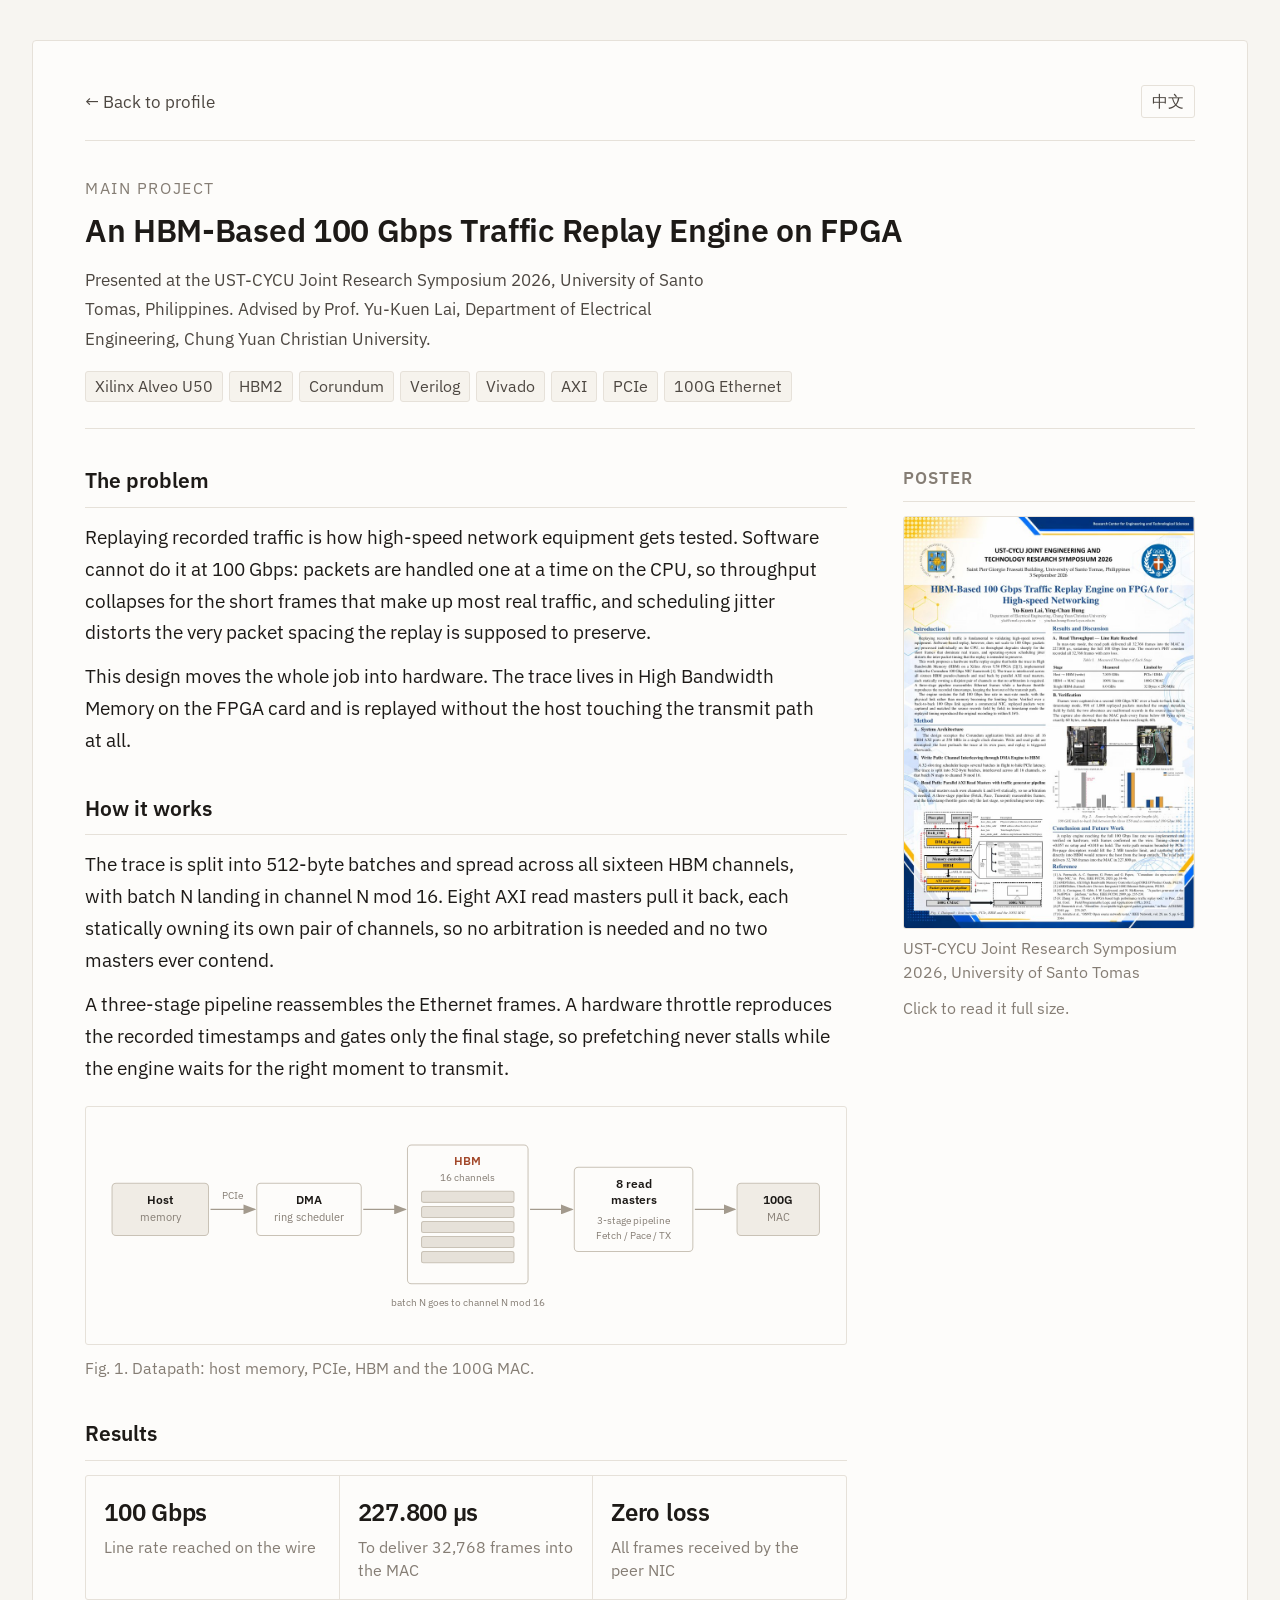
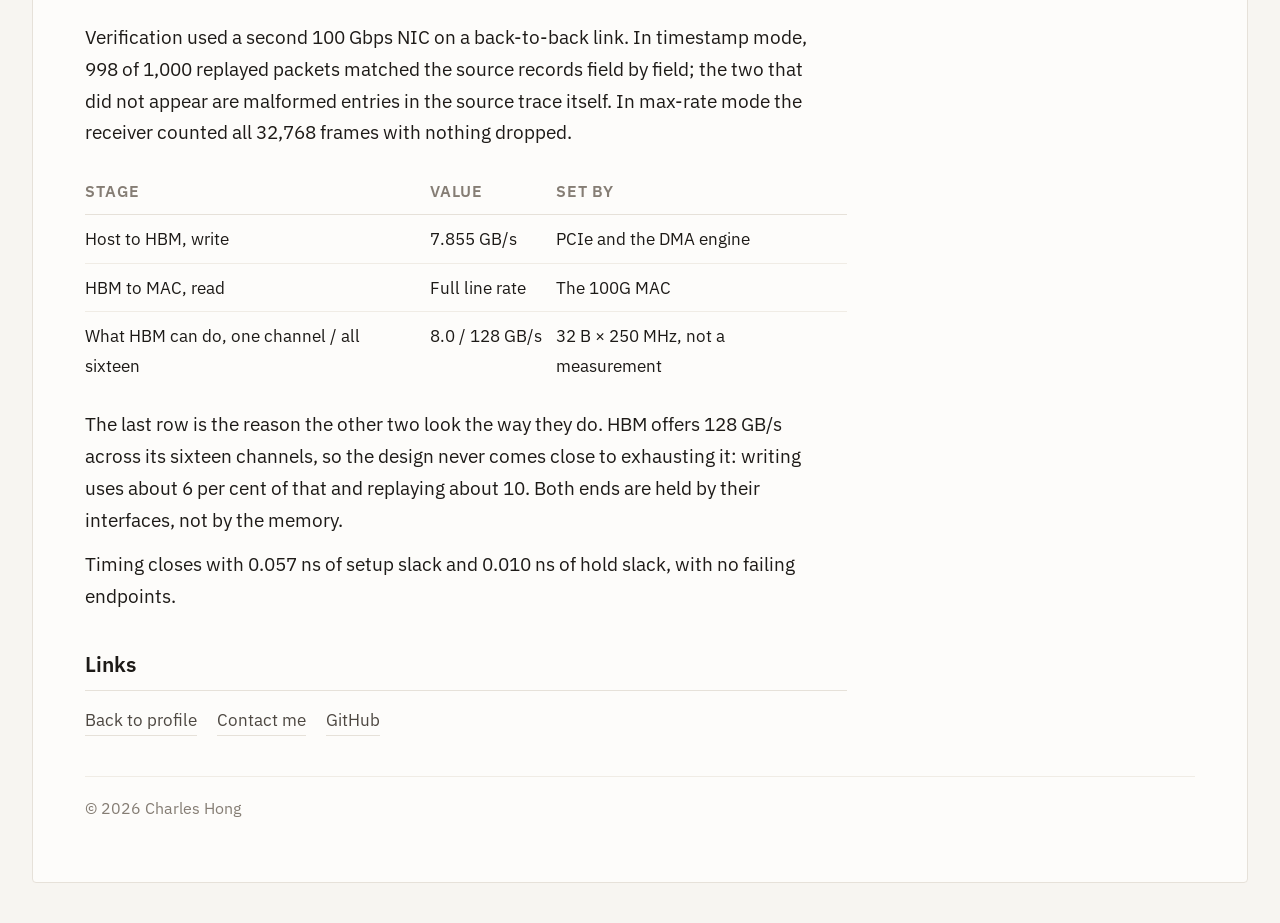
==== commit 2b03a21e: "Scale the type up again, and widen the project sheet Root goes 18px to 19.5px on both pages, so the " ====
--- a/projects/hbm-replay.html
+++ b/projects/hbm-replay.html
@@ -29,7 +29,7 @@
     }
 
     * { box-sizing: border-box; margin: 0; padding: 0; }
-    html { font-size: 18px; scroll-behavior: smooth; }
+    html { font-size: 19.5px; scroll-behavior: smooth; }
 
     body {
       background: var(--bg);
@@ -46,12 +46,12 @@
 
     /* ---------- sheet ---------- */
     .sheet {
-      width: min(1240px, calc(100% - 64px));
+      width: min(1480px, calc(100% - 64px));
       margin: 40px auto;
       background: var(--paper);
       border: 1px solid var(--rule);
       border-radius: 4px;
-      padding: 40px 44px 56px;
+      padding: 44px 52px 60px;
     }
 
     .topbar {
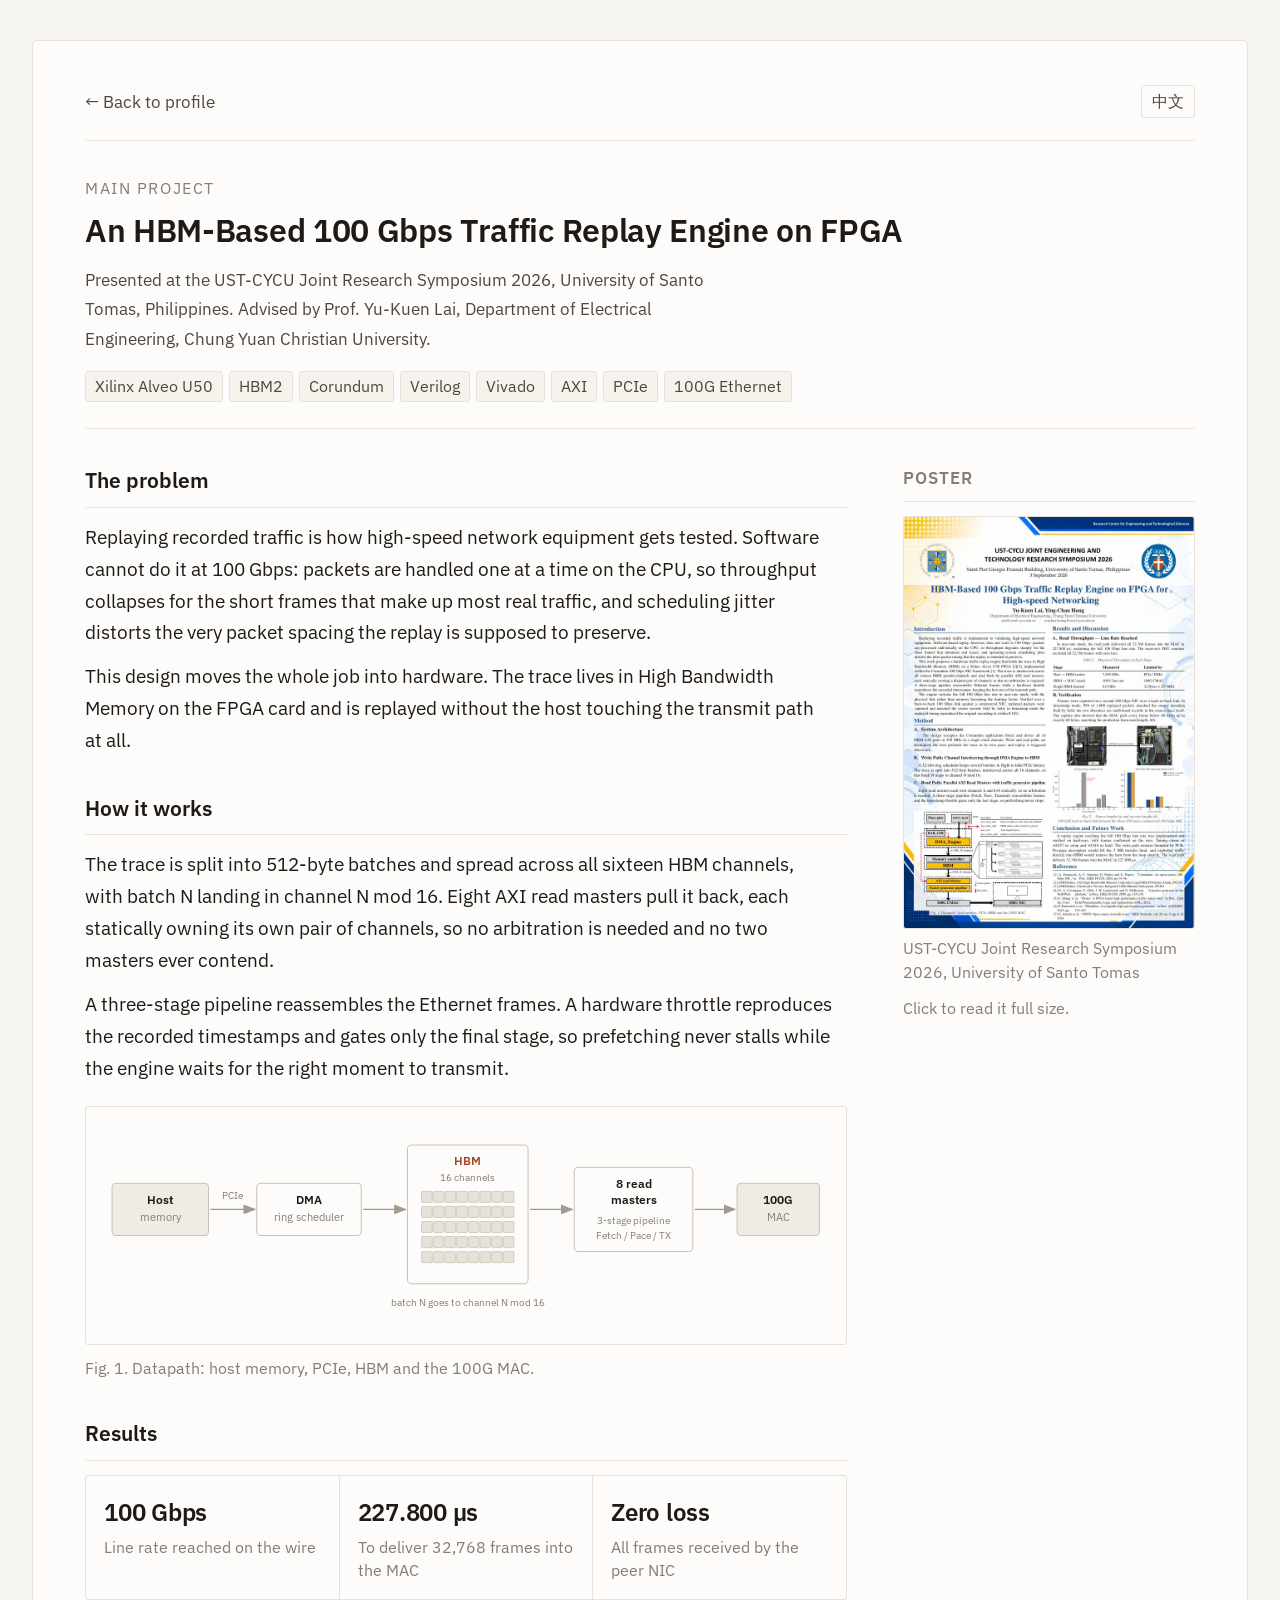
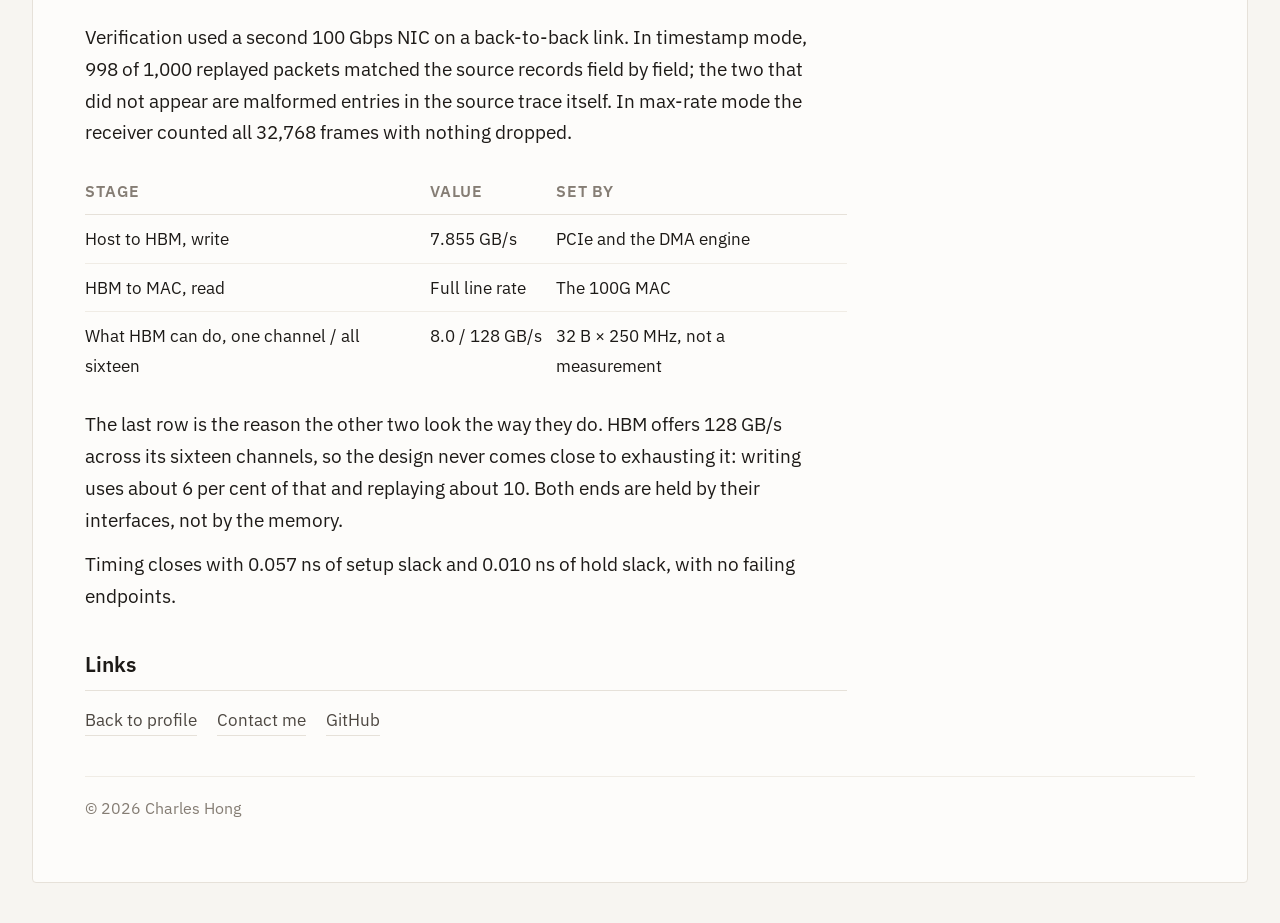
==== commit ab67b01a: "Divide the HBM bars into slots Each channel in the datapath figure was a plain bar, which said nothi" ====
--- a/projects/hbm-replay.html
+++ b/projects/hbm-replay.html
@@ -287,12 +287,57 @@
                   <rect x="302" y="20" width="120" height="138" rx="4" fill="#fdfcfa" stroke="#c9c2b6"/>
                   <text x="362" y="40" fill="#a2482a" font-weight="600">HBM</text>
                   <text x="362" y="56" fill="#857d74" font-size="10">16 channels</text>
-                  <g fill="#e6e1d9" stroke="#c9c2b6">
-                    <rect x="316" y="66" width="92" height="11" rx="2"/>
-                    <rect x="316" y="81" width="92" height="11" rx="2"/>
-                    <rect x="316" y="96" width="92" height="11" rx="2"/>
-                    <rect x="316" y="111" width="92" height="11" rx="2"/>
-                    <rect x="316" y="126" width="92" height="11" rx="2"/>
+                  <g fill="#e6e1d9" stroke="#c9c2b6" stroke-width="0.7">
+                    <g>
+                      <rect x="316.00" y="66" width="10.62" height="11" rx="1"/>
+                      <rect x="327.62" y="66" width="10.62" height="11" rx="1"/>
+                      <rect x="339.25" y="66" width="10.62" height="11" rx="1"/>
+                      <rect x="350.88" y="66" width="10.62" height="11" rx="1"/>
+                      <rect x="362.50" y="66" width="10.62" height="11" rx="1"/>
+                      <rect x="374.12" y="66" width="10.62" height="11" rx="1"/>
+                      <rect x="385.75" y="66" width="10.62" height="11" rx="1"/>
+                      <rect x="397.38" y="66" width="10.62" height="11" rx="1"/>
+                    </g>
+                    <g>
+                      <rect x="316.00" y="81" width="10.62" height="11" rx="1"/>
+                      <rect x="327.62" y="81" width="10.62" height="11" rx="1"/>
+                      <rect x="339.25" y="81" width="10.62" height="11" rx="1"/>
+                      <rect x="350.88" y="81" width="10.62" height="11" rx="1"/>
+                      <rect x="362.50" y="81" width="10.62" height="11" rx="1"/>
+                      <rect x="374.12" y="81" width="10.62" height="11" rx="1"/>
+                      <rect x="385.75" y="81" width="10.62" height="11" rx="1"/>
+                      <rect x="397.38" y="81" width="10.62" height="11" rx="1"/>
+                    </g>
+                    <g>
+                      <rect x="316.00" y="96" width="10.62" height="11" rx="1"/>
+                      <rect x="327.62" y="96" width="10.62" height="11" rx="1"/>
+                      <rect x="339.25" y="96" width="10.62" height="11" rx="1"/>
+                      <rect x="350.88" y="96" width="10.62" height="11" rx="1"/>
+                      <rect x="362.50" y="96" width="10.62" height="11" rx="1"/>
+                      <rect x="374.12" y="96" width="10.62" height="11" rx="1"/>
+                      <rect x="385.75" y="96" width="10.62" height="11" rx="1"/>
+                      <rect x="397.38" y="96" width="10.62" height="11" rx="1"/>
+                    </g>
+                    <g>
+                      <rect x="316.00" y="111" width="10.62" height="11" rx="1"/>
+                      <rect x="327.62" y="111" width="10.62" height="11" rx="1"/>
+                      <rect x="339.25" y="111" width="10.62" height="11" rx="1"/>
+                      <rect x="350.88" y="111" width="10.62" height="11" rx="1"/>
+                      <rect x="362.50" y="111" width="10.62" height="11" rx="1"/>
+                      <rect x="374.12" y="111" width="10.62" height="11" rx="1"/>
+                      <rect x="385.75" y="111" width="10.62" height="11" rx="1"/>
+                      <rect x="397.38" y="111" width="10.62" height="11" rx="1"/>
+                    </g>
+                    <g>
+                      <rect x="316.00" y="126" width="10.62" height="11" rx="1"/>
+                      <rect x="327.62" y="126" width="10.62" height="11" rx="1"/>
+                      <rect x="339.25" y="126" width="10.62" height="11" rx="1"/>
+                      <rect x="350.88" y="126" width="10.62" height="11" rx="1"/>
+                      <rect x="362.50" y="126" width="10.62" height="11" rx="1"/>
+                      <rect x="374.12" y="126" width="10.62" height="11" rx="1"/>
+                      <rect x="385.75" y="126" width="10.62" height="11" rx="1"/>
+                      <rect x="397.38" y="126" width="10.62" height="11" rx="1"/>
+                    </g>
                   </g>
                   <text x="362" y="180" fill="#857d74" font-size="10">batch N goes to channel N mod 16</text>
 
